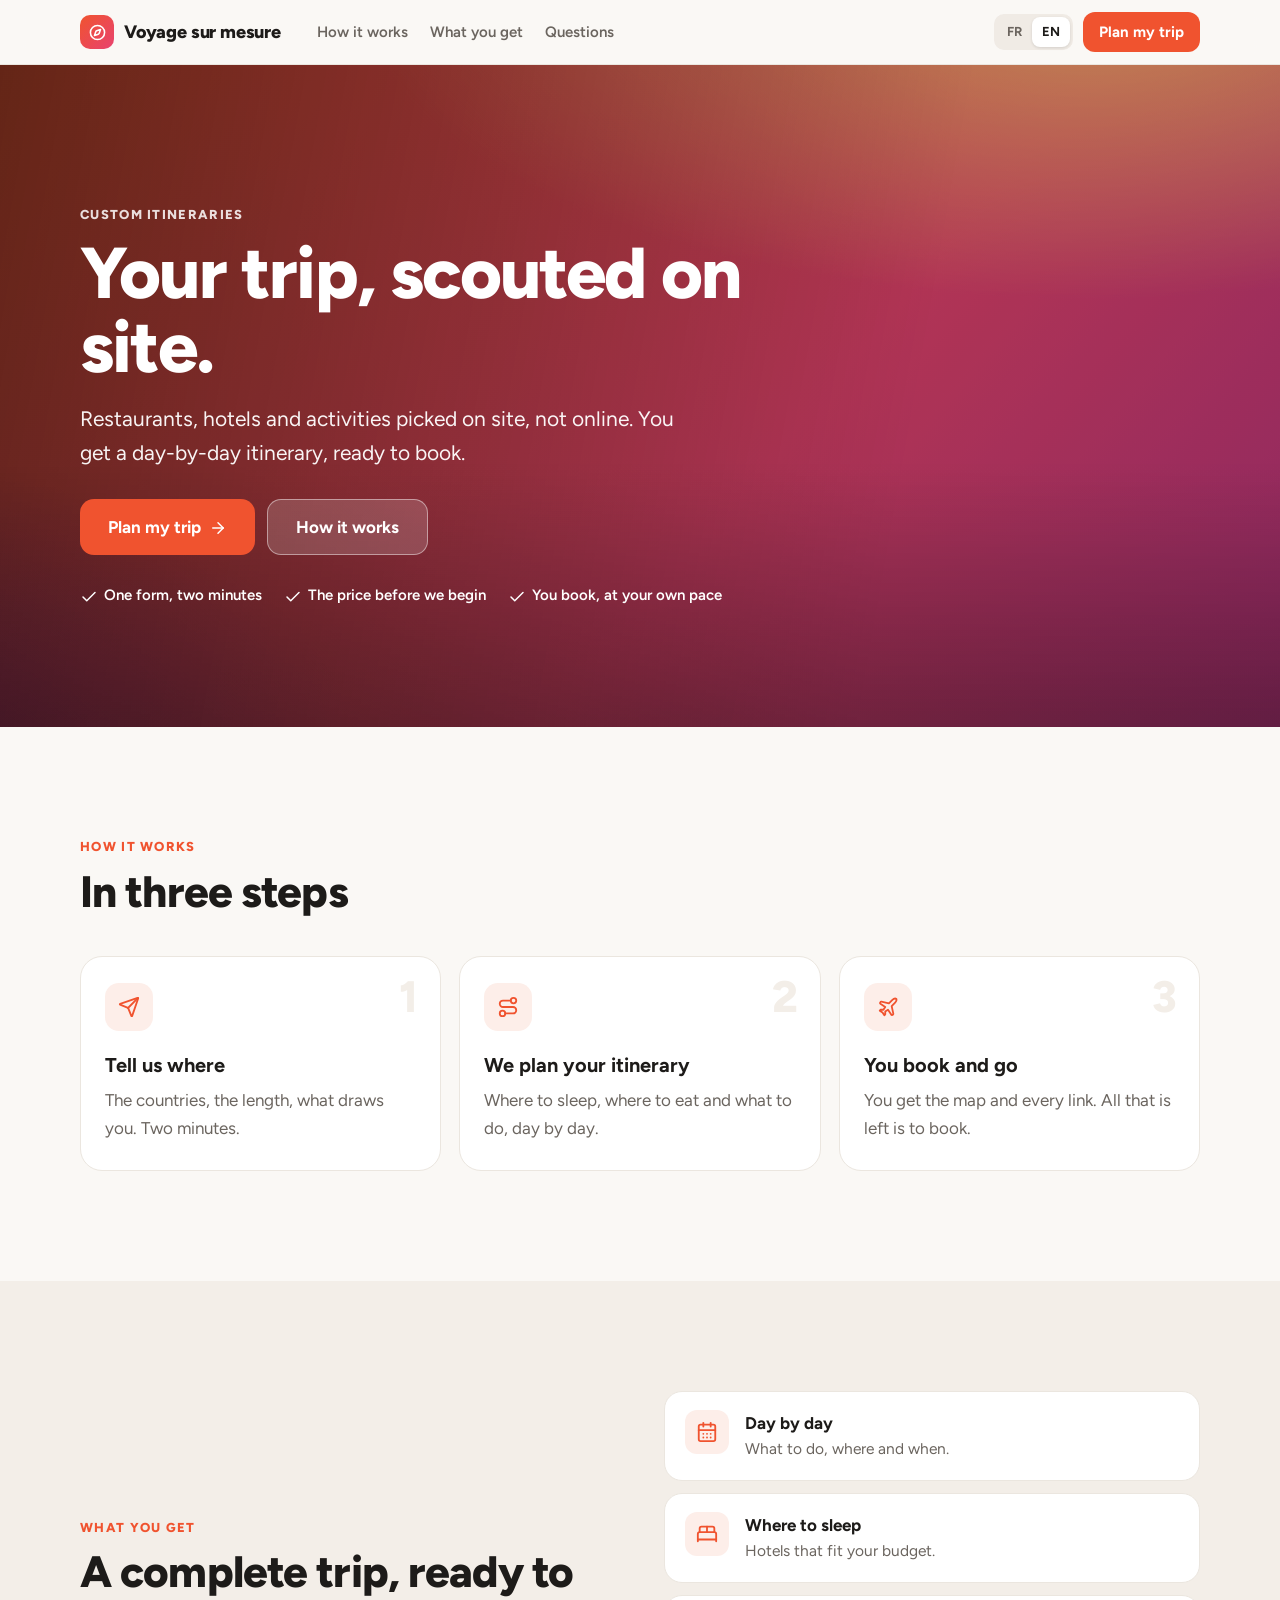
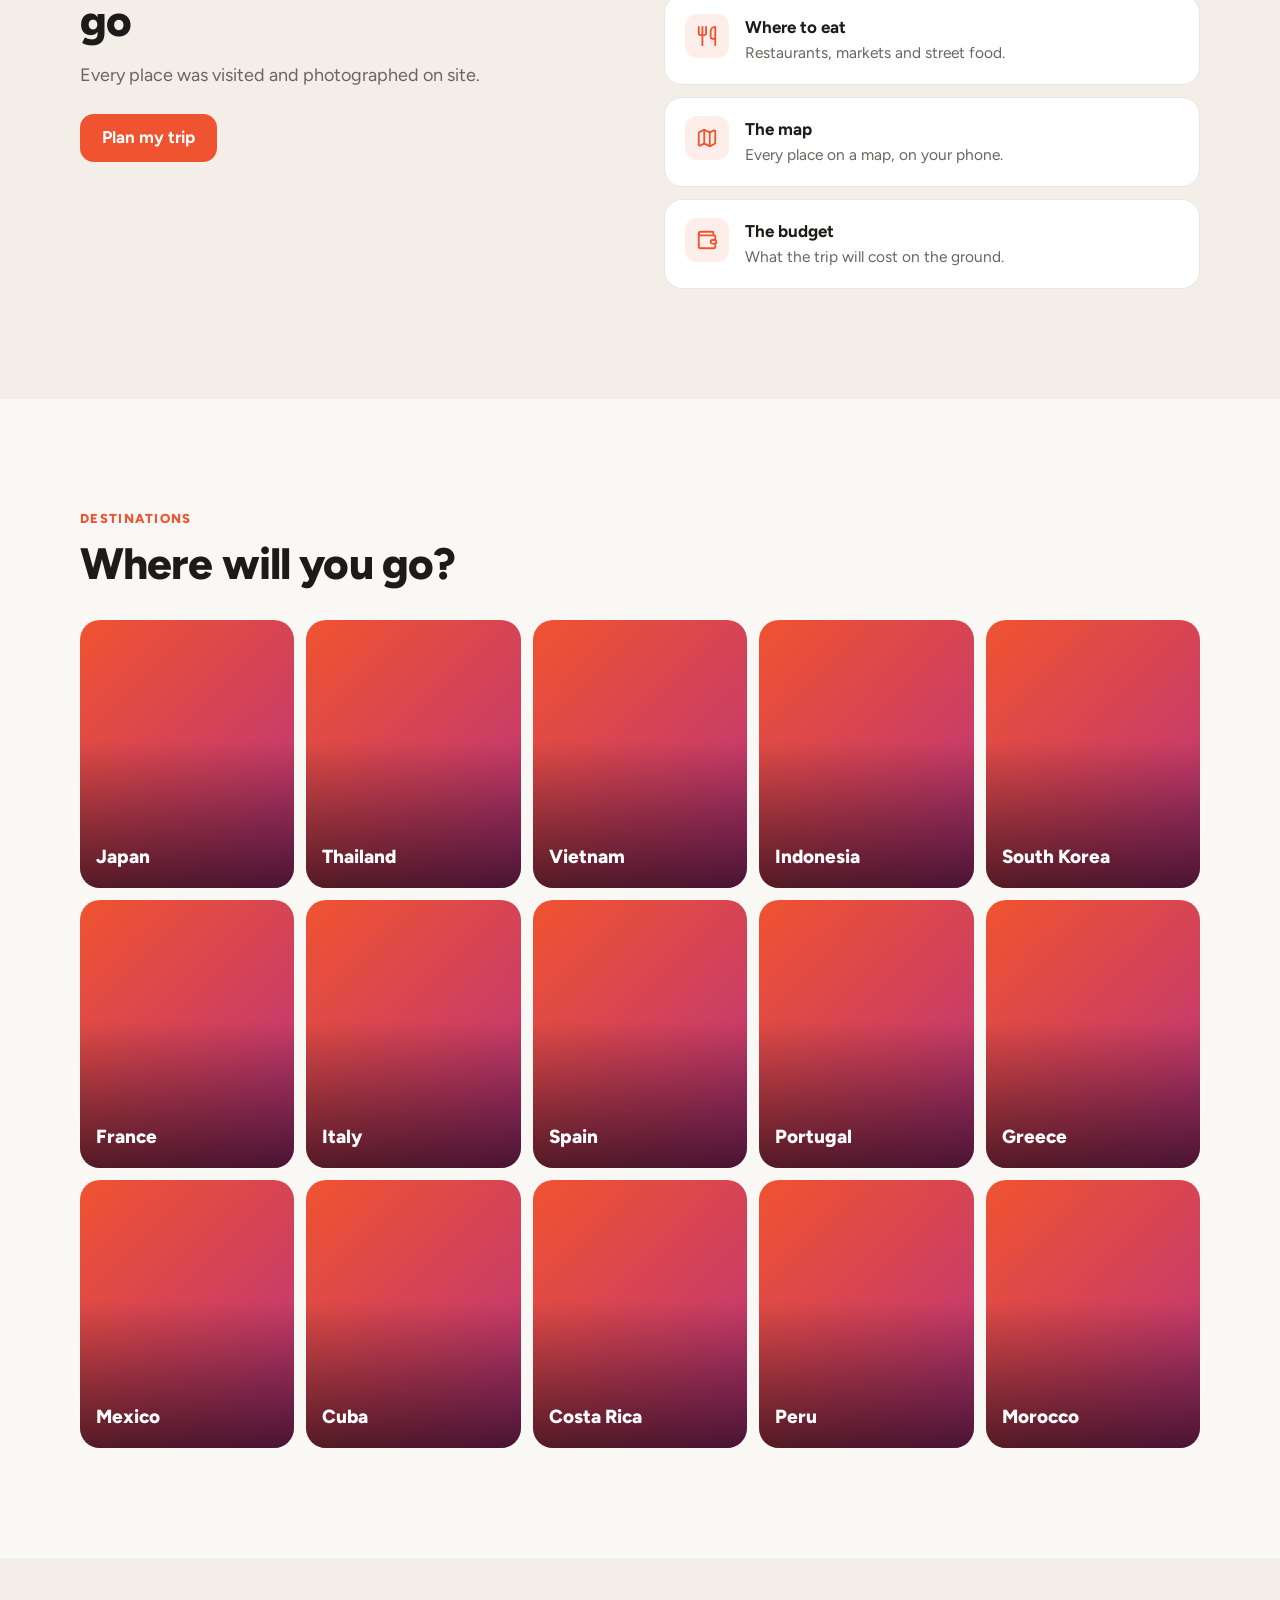
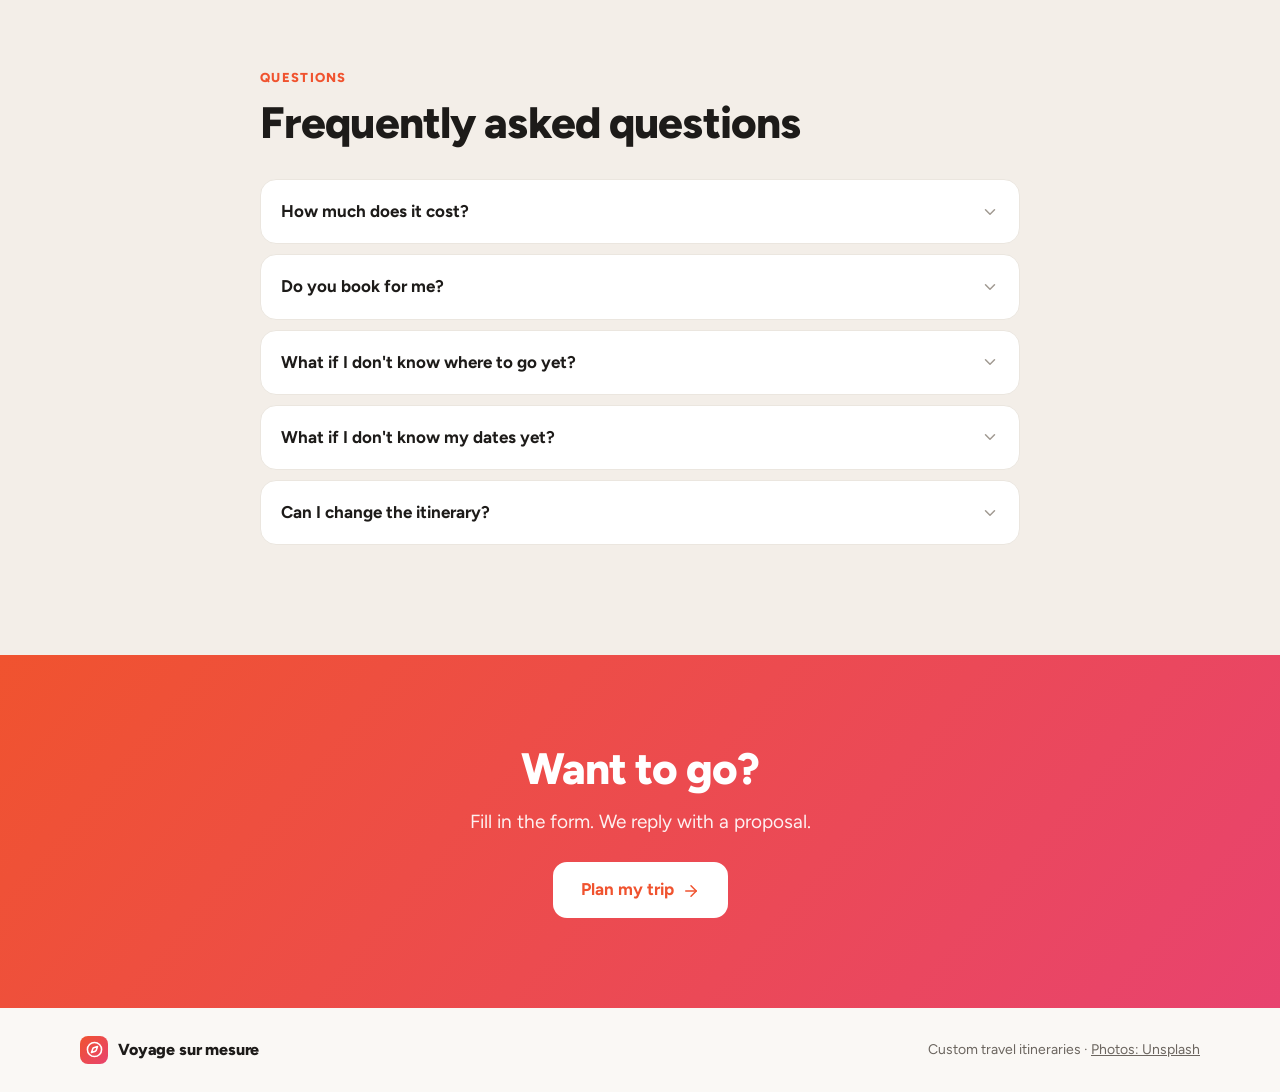
==== site/index.html @ b5cd982b "Appli plus pro : appui long, retour partout, Clients/Demandes, outils de voyage, formulaire public p" ====
<!doctype html>
<html lang="fr">
<head>
  <meta charset="utf-8">
  <meta name="viewport" content="width=device-width, initial-scale=1, viewport-fit=cover">
  <meta name="theme-color" content="#faf8f5">
  <title>Voyage sur mesure</title>
  <meta name="description" content="Des itinéraires de voyage jour par jour, préparés par des gens qui vivent sur place.">
  <link rel="icon" href="../icons/demande.svg" type="image/svg+xml">
  <link rel="preload" href="../fonts/figtree.woff2" as="font" type="font/woff2" crossorigin>
  <link rel="stylesheet" href="../css/site.css">
</head>
<body>
  <header class="nav">
    <div class="enveloppe nav-int">
      <a class="marque" href="#haut"><span class="marque-ico" data-ico="compass"></span><span data-marque></span></a>
      <nav class="nav-liens">
        <a href="#comment" data-t="navComment"></a>
        <a href="#recois" data-t="navRecois"></a>
        <a href="#faq" data-t="navFaq"></a>
      </nav>
      <div class="nav-droite">
        <div class="langue" role="group" aria-label="Langue / Language"><button data-langue="fr">FR</button><button data-langue="en">EN</button></div>
        <a class="bouton petit" data-demande><span class="long" data-t="cta"></span><span class="court" data-t="ctaCourt"></span></a>
      </div>
    </div>
  </header>

  <main id="haut">
    <!-- Couverture : les photos qui défilent sont dans js/photos.js (PHOTOS_FOND). -->
    <section class="couverture">
      <div class="fond-couverture" id="fond-couverture" aria-hidden="true"></div>
      <div class="enveloppe couv-int">
        <p class="surtitre" data-t="surtitre"></p>
        <h1 data-t="titre"></h1>
        <p class="sous-titre" data-t="sousTitre"></p>
        <div class="boutons">
          <a class="bouton grand" data-demande><span data-t="cta"></span><span data-ico="arrow-right"></span></a>
          <a class="bouton grand clair" href="#comment" data-t="voirComment"></a>
        </div>
        <ul class="rassure">
          <li><span data-ico="check"></span><span data-t="rassure1"></span></li>
          <li><span data-ico="check"></span><span data-t="rassure2"></span></li>
          <li><span data-ico="check"></span><span data-t="rassure3"></span></li>
        </ul>
      </div>
    </section>

    <section class="section" id="comment">
      <div class="enveloppe">
        <p class="surtitre" data-t="commentSur"></p>
        <h2 data-t="commentTitre"></h2>
        <ol class="etapes">
          <li><span class="num">1</span><span data-ico="send"></span><h3 data-t="e1t"></h3><p data-t="e1p"></p></li>
          <li><span class="num">2</span><span data-ico="route"></span><h3 data-t="e2t"></h3><p data-t="e2p"></p></li>
          <li><span class="num">3</span><span data-ico="plane"></span><h3 data-t="e3t"></h3><p data-t="e3p"></p></li>
        </ol>
      </div>
    </section>

    <section class="section douce" id="recois">
      <div class="enveloppe deux-col">
        <div>
          <p class="surtitre" data-t="recoisSur"></p>
          <h2 data-t="recoisTitre"></h2>
          <p class="texte" data-t="recoisTexte"></p>
          <a class="bouton" data-demande data-t="cta"></a>
        </div>
        <ul class="liste-recois">
          <li><span data-ico="calendar-days"></span><div><b data-t="r1t"></b><p data-t="r1p"></p></div></li>
          <li><span data-ico="bed-double"></span><div><b data-t="r2t"></b><p data-t="r2p"></p></div></li>
          <li><span data-ico="utensils"></span><div><b data-t="r3t"></b><p data-t="r3p"></p></div></li>
          <li><span data-ico="map"></span><div><b data-t="r4t"></b><p data-t="r4p"></p></div></li>
          <li><span data-ico="wallet"></span><div><b data-t="r5t"></b><p data-t="r5p"></p></div></li>
        </ul>
      </div>
    </section>

    <section class="section" id="destinations">
      <div class="enveloppe">
        <p class="surtitre" data-t="destSur"></p>
        <h2 data-t="destTitre"></h2>
        <div class="destinations" id="destinations-liste"></div>
      </div>
    </section>

    <!-- Plus tard : un espace pour une publicité ou un partenaire pourrait aller ici. -->

    <section class="section douce" id="faq">
      <div class="enveloppe etroit">
        <p class="surtitre" data-t="faqSur"></p>
        <h2 data-t="faqTitre"></h2>
        <div class="faq" id="faq-liste"></div>
      </div>
    </section>

    <section class="appel">
      <div class="enveloppe appel-int">
        <h2 data-t="appelTitre"></h2>
        <p data-t="appelTexte"></p>
        <a class="bouton grand blanc" data-demande><span data-t="cta"></span><span data-ico="arrow-right"></span></a>
      </div>
    </section>
  </main>

  <footer class="pied">
    <div class="enveloppe pied-int">
      <span class="marque"><span class="marque-ico" data-ico="compass"></span><span data-marque></span></span>
      <span><span data-t="pied"></span> · <a href="https://unsplash.com" target="_blank" rel="noopener" data-t="credits"></a></span>
    </div>
  </footer>
  <script type="module" src="../js/site.js"></script>
</body>
</html>
---- css/site.css ----
/* Site web public : clair, chaleureux, fait pour le cellulaire d'abord. */

@font-face {
  font-family: 'Figtree';
  src: url('../fonts/figtree.woff2') format('woff2');
  font-weight: 300 900;
  font-display: swap;
}

:root {
  --encre: #1d1b19;
  --doux: #6b655f;
  --pale: #a19a92;
  --ligne: #ebe6df;
  --fond: #faf8f5;
  --carte: #ffffff;
  --accent: #f0532f;
  --accent-fonce: #d8431f;
  --accent-fond: #fdeee9;
  color-scheme: light;
}

* { box-sizing: border-box; }
/* Pas de zoom en touchant deux fois, nulle part (le zoom à deux doigts reste possible). */
*, *::before, *::after { touch-action: manipulation; }

html { scroll-behavior: smooth; -webkit-text-size-adjust: 100%; }
body {
  margin: 0; background: var(--fond); color: var(--encre);
  font: 17px/1.6 'Figtree', system-ui, -apple-system, 'Segoe UI', sans-serif; -webkit-font-smoothing: antialiased;
}
h1, h2, h3, p { margin: 0; }
a { color: inherit; text-decoration: none; }
button { font: inherit; cursor: pointer; }
.ico { flex: none; display: inline-block; vertical-align: middle; }
.enveloppe { width: min(1120px, 100% - 32px); margin: 0 auto; }
.etroit { width: min(760px, 100% - 32px); }
section[id] { scroll-margin-top: 72px; }

/* Barre du haut */
.nav { position: sticky; top: 0; z-index: 10; background: rgba(250, 248, 245, .9); backdrop-filter: blur(12px); border-bottom: 1px solid var(--ligne); }
.nav-int { display: flex; align-items: center; gap: 20px; height: 64px; }
.marque { display: inline-flex; align-items: center; gap: 10px; font-weight: 800; font-size: 18px; letter-spacing: -.01em; }
.marque-ico { width: 34px; height: 34px; border-radius: 10px; display: grid; place-items: center; color: #fff; background: linear-gradient(135deg, #f0532f, #e8436f); }
.nav-liens { display: flex; gap: 22px; margin-left: 16px; font-weight: 600; font-size: 15px; color: var(--doux); }
.nav-liens a:hover { color: var(--encre); }
.nav-droite { margin-left: auto; display: flex; align-items: center; gap: 10px; }
.langue { display: flex; background: #f0ebe5; border-radius: 10px; padding: 3px; }
.langue button { border: 0; background: none; padding: 5px 10px; border-radius: 8px; font-weight: 700; font-size: 13px; color: var(--doux); }
.langue button.choisi { background: var(--carte); color: var(--encre); box-shadow: 0 1px 3px rgba(0, 0, 0, .12); }

/* Boutons */
.bouton {
  display: inline-flex; align-items: center; justify-content: center; gap: 8px; min-height: 48px; padding: 0 22px;
  border-radius: 14px; background: var(--accent); color: #fff; font-weight: 700; transition: background .15s, transform .15s;
}
.bouton:hover { background: var(--accent-fonce); }
.bouton.petit { min-height: 40px; padding: 0 16px; font-size: 15px; border-radius: 12px; }
.bouton.grand { min-height: 56px; padding: 0 28px; font-size: 17px; }
.bouton.clair { background: rgba(255, 255, 255, .16); border: 1px solid rgba(255, 255, 255, .45); }
.bouton.clair:hover { background: rgba(255, 255, 255, .26); }
.bouton.blanc { background: #fff; color: var(--accent); }
.bouton.blanc:hover { background: #fff3ef; }
.bouton .court { display: none; }
@media (max-width: 480px) { .nav .bouton .long { display: none; } .nav .bouton .court { display: inline; } }

/* Couverture : un dégradé chaud en attendant les photos (variable --photo) */
.couverture {
  position: relative; color: #fff; overflow: hidden; isolation: isolate;
  background:
    radial-gradient(1200px 500px at 85% -10%, #ffb36b 0%, transparent 60%),
    radial-gradient(900px 600px at -10% 110%, #c13584 0%, transparent 55%),
    linear-gradient(130deg, #f0532f, #e8436f 60%, #b83280);
}
.fond-couverture { position: absolute; inset: 0; z-index: -1; }
.fond-couverture::after { content: ''; position: absolute; inset: 0; background: linear-gradient(100deg, rgba(15, 10, 8, .62), rgba(15, 10, 8, .25) 70%), linear-gradient(180deg, transparent 60%, rgba(15, 10, 8, .35)); }
.fond-img {
  position: absolute; inset: 0; background: center / cover no-repeat; opacity: 0;
  transition: opacity 2s cubic-bezier(.4, 0, .2, 1); will-change: opacity, transform; backface-visibility: hidden;
}
/* La photo qui part reste en dessous (et continue son zoom) pendant que la nouvelle apparaît : aucun saut. */
.fond-img.visible, .fond-img.sortie { animation: zoom-lent 9s linear forwards; }
.fond-img.visible { opacity: 1; z-index: 1; }
.fond-img.sortie { opacity: 1; z-index: 0; transition: none; }
.fond-couverture::after { z-index: 2; }
@keyframes zoom-lent { from { transform: scale(1.02); } to { transform: scale(1.1); } }
@media (prefers-reduced-motion: reduce) { .fond-img.visible, .fond-img.sortie { animation: none; } }
.couv-int { padding: clamp(72px, 12vw, 140px) 0 clamp(64px, 10vw, 120px); max-width: 760px; margin-left: max(16px, (100% - 1120px) / 2); }
.surtitre { font-size: 13px; font-weight: 800; letter-spacing: .1em; text-transform: uppercase; color: var(--accent); margin-bottom: 10px; }
.couverture .surtitre { color: rgba(255, 255, 255, .85); }
.couverture h1 { font-size: clamp(40px, 7vw, 72px); line-height: 1.03; font-weight: 800; letter-spacing: -.025em; }
.sous-titre { font-size: clamp(18px, 2.2vw, 21px); margin-top: 18px; max-width: 600px; opacity: .95; }
.boutons { display: flex; flex-wrap: wrap; gap: 12px; margin-top: 30px; }
.rassure { list-style: none; padding: 0; margin: 28px 0 0; display: flex; flex-wrap: wrap; gap: 8px 22px; font-weight: 600; font-size: 15px; }
.rassure li { display: inline-flex; align-items: center; gap: 6px; }

/* Sections */
.section { padding: clamp(64px, 9vw, 110px) 0; }
.section.douce { background: #f3eee8; }
.section h2, .appel h2 { font-size: clamp(30px, 4.4vw, 44px); line-height: 1.1; font-weight: 800; letter-spacing: -.02em; max-width: 700px; }
.texte { color: var(--doux); margin: 16px 0 24px; max-width: 520px; font-size: 18px; }

.etapes { list-style: none; padding: 0; margin: 40px 0 0; display: grid; grid-template-columns: repeat(3, 1fr); gap: 18px; }
.etapes li { position: relative; background: var(--carte); border: 1px solid var(--ligne); border-radius: 22px; padding: 26px 24px 28px; }
.etapes .num { position: absolute; top: 18px; right: 22px; font-size: 44px; font-weight: 800; color: #f3eee8; line-height: 1; }
.etapes li > [data-ico] { width: 48px; height: 48px; border-radius: 14px; display: grid; place-items: center; background: var(--accent-fond); color: var(--accent); margin-bottom: 18px; }
.etapes h3 { font-size: 20px; margin-bottom: 6px; }
.etapes p { color: var(--doux); }

.deux-col { display: grid; grid-template-columns: 1fr 1fr; gap: 48px; align-items: center; }
.liste-recois { list-style: none; padding: 0; margin: 0; display: grid; gap: 12px; }
.liste-recois li { display: flex; gap: 16px; align-items: flex-start; background: var(--carte); border-radius: 18px; padding: 18px 20px; border: 1px solid var(--ligne); }
.liste-recois li > [data-ico] { width: 44px; height: 44px; flex: none; border-radius: 12px; display: grid; place-items: center; background: var(--accent-fond); color: var(--accent); }
.liste-recois b { font-size: 17px; }
.liste-recois p { color: var(--doux); font-size: 15.5px; }

.destinations { display: grid; grid-template-columns: repeat(auto-fill, minmax(190px, 1fr)); gap: 12px; margin-top: 32px; }
.destination {
  --photo: none;
  position: relative; aspect-ratio: 4 / 5; border-radius: 20px; overflow: hidden; display: flex; align-items: flex-end;
  padding: 16px; color: #fff; font-weight: 800; font-size: 19px;
  background: var(--photo) center / cover no-repeat, linear-gradient(135deg, #f0532f, #b83280);
}
.destination::before { content: ''; position: absolute; inset: 0; background: linear-gradient(180deg, transparent 45%, rgba(0, 0, 0, .6)); transition: background .2s; }
.destination span { position: relative; }
.destination { transition: transform .25s; }
.destination:hover { transform: translateY(-3px); }
@media (max-width: 480px) { .destinations { grid-template-columns: repeat(2, 1fr); gap: 10px; } .destination { font-size: 17px; } }

.faq { margin-top: 32px; display: grid; gap: 10px; }
.faq details { background: var(--carte); border: 1px solid var(--ligne); border-radius: 16px; padding: 0 20px; }
.faq summary { display: flex; align-items: center; justify-content: space-between; gap: 12px; padding: 18px 0; font-weight: 700; cursor: pointer; list-style: none; }
.faq summary::-webkit-details-marker { display: none; }
.faq summary .ico { color: var(--pale); transition: transform .2s; }
.faq details[open] summary .ico { transform: rotate(180deg); }
.faq details p { color: var(--doux); padding-bottom: 18px; }

.appel { background: linear-gradient(130deg, #f0532f, #e8436f); color: #fff; }
.appel-int { padding: clamp(56px, 8vw, 90px) 0; text-align: center; display: grid; justify-items: center; gap: 14px; }
.appel p { font-size: 19px; opacity: .92; margin-bottom: 10px; }

.pied { padding: 28px 0 calc(28px + env(safe-area-inset-bottom)); color: var(--doux); font-size: 14px; }
.pied a { text-decoration: underline; }
.pied-int { display: flex; align-items: center; justify-content: space-between; gap: 16px; flex-wrap: wrap; }
.pied .marque { font-size: 16px; color: var(--encre); }
.pied .marque-ico { width: 28px; height: 28px; border-radius: 8px; }

@media (max-width: 860px) {
  .nav-liens { display: none; }
  .etapes, .deux-col { grid-template-columns: 1fr; }
  .deux-col { gap: 28px; }
}
@media (max-width: 480px) {
  .nav-int { gap: 10px; }
  .marque { font-size: 16px; }
  .marque > span:last-child { max-width: 120px; line-height: 1.1; }
  .bouton.petit { padding: 0 12px; font-size: 14px; }
  .boutons .bouton { width: 100%; }
}

/* ---------- Page « Devenir contributeur » ---------- */
.bande-chiffres { background: var(--carte); border-bottom: 1px solid var(--ligne); }
.chiffres-int { display: grid; grid-template-columns: repeat(4, 1fr); gap: 0; }
.chiffres-int > div { padding: 26px 22px; border-left: 1px solid var(--ligne); display: flex; flex-direction: column; gap: 2px; }
.chiffres-int > div:first-child { border-left: 0; padding-left: 0; }
.chiffres-int b { font-size: 32px; font-weight: 800; letter-spacing: -.02em; color: var(--accent); line-height: 1.1; }
.chiffres-int span { color: var(--doux); font-size: 15px; line-height: 1.4; }
.etapes-4 { grid-template-columns: repeat(4, 1fr); }
.gains { display: grid; grid-template-columns: repeat(4, 1fr); gap: 16px; margin-top: 8px; }
.gain { background: var(--carte); border: 1px solid var(--ligne); border-radius: 22px; padding: 26px 22px; display: flex; flex-direction: column; gap: 4px; }
.gain.hi { background: var(--encre); color: #fff; border-color: var(--encre); }
.gain-ico { width: 46px; height: 46px; border-radius: 14px; display: grid; place-items: center; background: var(--accent-fond); color: var(--accent); margin-bottom: 14px; }
.gain.hi .gain-ico { background: rgba(255, 255, 255, .12); color: #fff; }
.gain b { font-size: 30px; font-weight: 800; letter-spacing: -.02em; line-height: 1.1; }
.gain small { font-size: 15px; font-weight: 700; color: var(--accent); }
.gain.hi small { color: #ffb39f; }
.gain p { color: var(--doux); font-size: 15px; margin-top: 8px; }
.gain.hi p { color: rgba(255, 255, 255, .75); }
.cat-ico { width: 44px; height: 44px; flex: none; border-radius: 12px; display: grid; place-items: center; background: var(--accent-fond); color: var(--accent); }
.section.sombre { background: #1d1b19; color: #fff; }
.section.sombre .surtitre { color: #ff9b80; }
.section.sombre .texte { color: rgba(255, 255, 255, .72); }
.regles-qualite { list-style: none; margin: 0; padding: 0; display: grid; grid-template-columns: 1fr 1fr; gap: 14px; }
.regles-qualite li { display: flex; flex-direction: column; gap: 10px; padding: 22px; border-radius: 18px; background: rgba(255, 255, 255, .06); border: 1px solid rgba(255, 255, 255, .1); }
.regles-qualite li > span { width: 42px; height: 42px; border-radius: 12px; display: grid; place-items: center; background: rgba(240, 83, 47, .18); color: #ff9b80; }
.regles-qualite b { font-size: 17px; }
.regles-qualite p { color: rgba(255, 255, 255, .7); font-size: 15px; margin-top: 2px; }
.inscription { display: grid; grid-template-columns: 1fr 1.1fr; gap: 56px; align-items: start; }
.inscription-texte { position: sticky; top: 100px; }
.rassure-liste { list-style: none; padding: 0; margin: 0; display: grid; gap: 12px; font-weight: 600; }
.rassure-liste li { display: flex; align-items: center; gap: 10px; }
.rassure-liste .ico { color: var(--accent); }
.carte-form { background: var(--carte); border: 1px solid var(--ligne); border-radius: 24px; padding: clamp(22px, 4vw, 34px); box-shadow: 0 24px 60px rgba(29, 27, 25, .08); display: flex; flex-direction: column; gap: 18px; }
.carte-form h3 { font-size: 22px; }
.grille-form { display: grid; grid-template-columns: 1fr 1fr; gap: 14px; }
.grille-form .plein { grid-column: 1 / -1; }
.champ-s { display: flex; flex-direction: column; gap: 6px; font-weight: 600; font-size: 14.5px; }
.champ-s small { font-weight: 500; color: var(--pale); }
.champ-s input, .champ-s select, .champ-s textarea {
  width: 100%; font: inherit; font-weight: 500; font-size: 16px; padding: 12px 14px; border-radius: 12px;
  border: 1px solid #ddd6cd; background: #fdfcfa; color: var(--encre); outline: none; transition: border-color .15s, box-shadow .15s;
}
.champ-s input:focus, .champ-s select:focus, .champ-s textarea:focus { border-color: var(--accent); box-shadow: 0 0 0 3px rgba(240, 83, 47, .15); background: #fff; }
.champ-s textarea { resize: vertical; }
.case-s { display: flex; align-items: flex-start; gap: 10px; font-size: 14.5px; color: var(--doux); cursor: pointer; }
.case-s input { margin-top: 4px; width: 18px; height: 18px; accent-color: var(--accent); flex: none; }
.bouton.plein { width: 100%; }
.deja { text-align: center; color: var(--doux); font-size: 15px; }
.deja a { color: var(--accent); font-weight: 700; }
.erreur-champ, .erreur-envoi { color: #b42318; font-weight: 600; font-size: 15px; }
.erreur-envoi { background: #fdecea; padding: 10px 14px; border-radius: 12px; }
.merci-insc { display: flex; flex-direction: column; align-items: center; text-align: center; gap: 12px; padding: 40px 10px; }
.merci-ico { width: 64px; height: 64px; border-radius: 50%; display: grid; place-items: center; background: var(--accent-fond); color: var(--accent); }
.merci-insc p { color: var(--doux); max-width: 420px; }
@media (max-width: 960px) {
  .gains, .etapes-4 { grid-template-columns: 1fr 1fr; }
  .inscription { grid-template-columns: 1fr; gap: 28px; }
  .inscription-texte { position: static; }
}
@media (max-width: 640px) {
  .chiffres-int { grid-template-columns: 1fr 1fr; }
  .chiffres-int > div { padding: 18px 12px; border-left: 0; border-top: 1px solid var(--ligne); }
  .chiffres-int > div:nth-child(-n+2) { border-top: 0; }
  .chiffres-int > div:first-child, .chiffres-int > div:nth-child(3) { padding-left: 0; }
  .gains, .etapes-4, .regles-qualite, .grille-form { grid-template-columns: 1fr; }
}

/* Sur téléphone : pas de sélection de texte en appuyant longtemps sur un bouton ou une carte. */
a, button, .carte, img { -webkit-user-select: none; user-select: none; -webkit-touch-callout: none; -webkit-tap-highlight-color: transparent; }
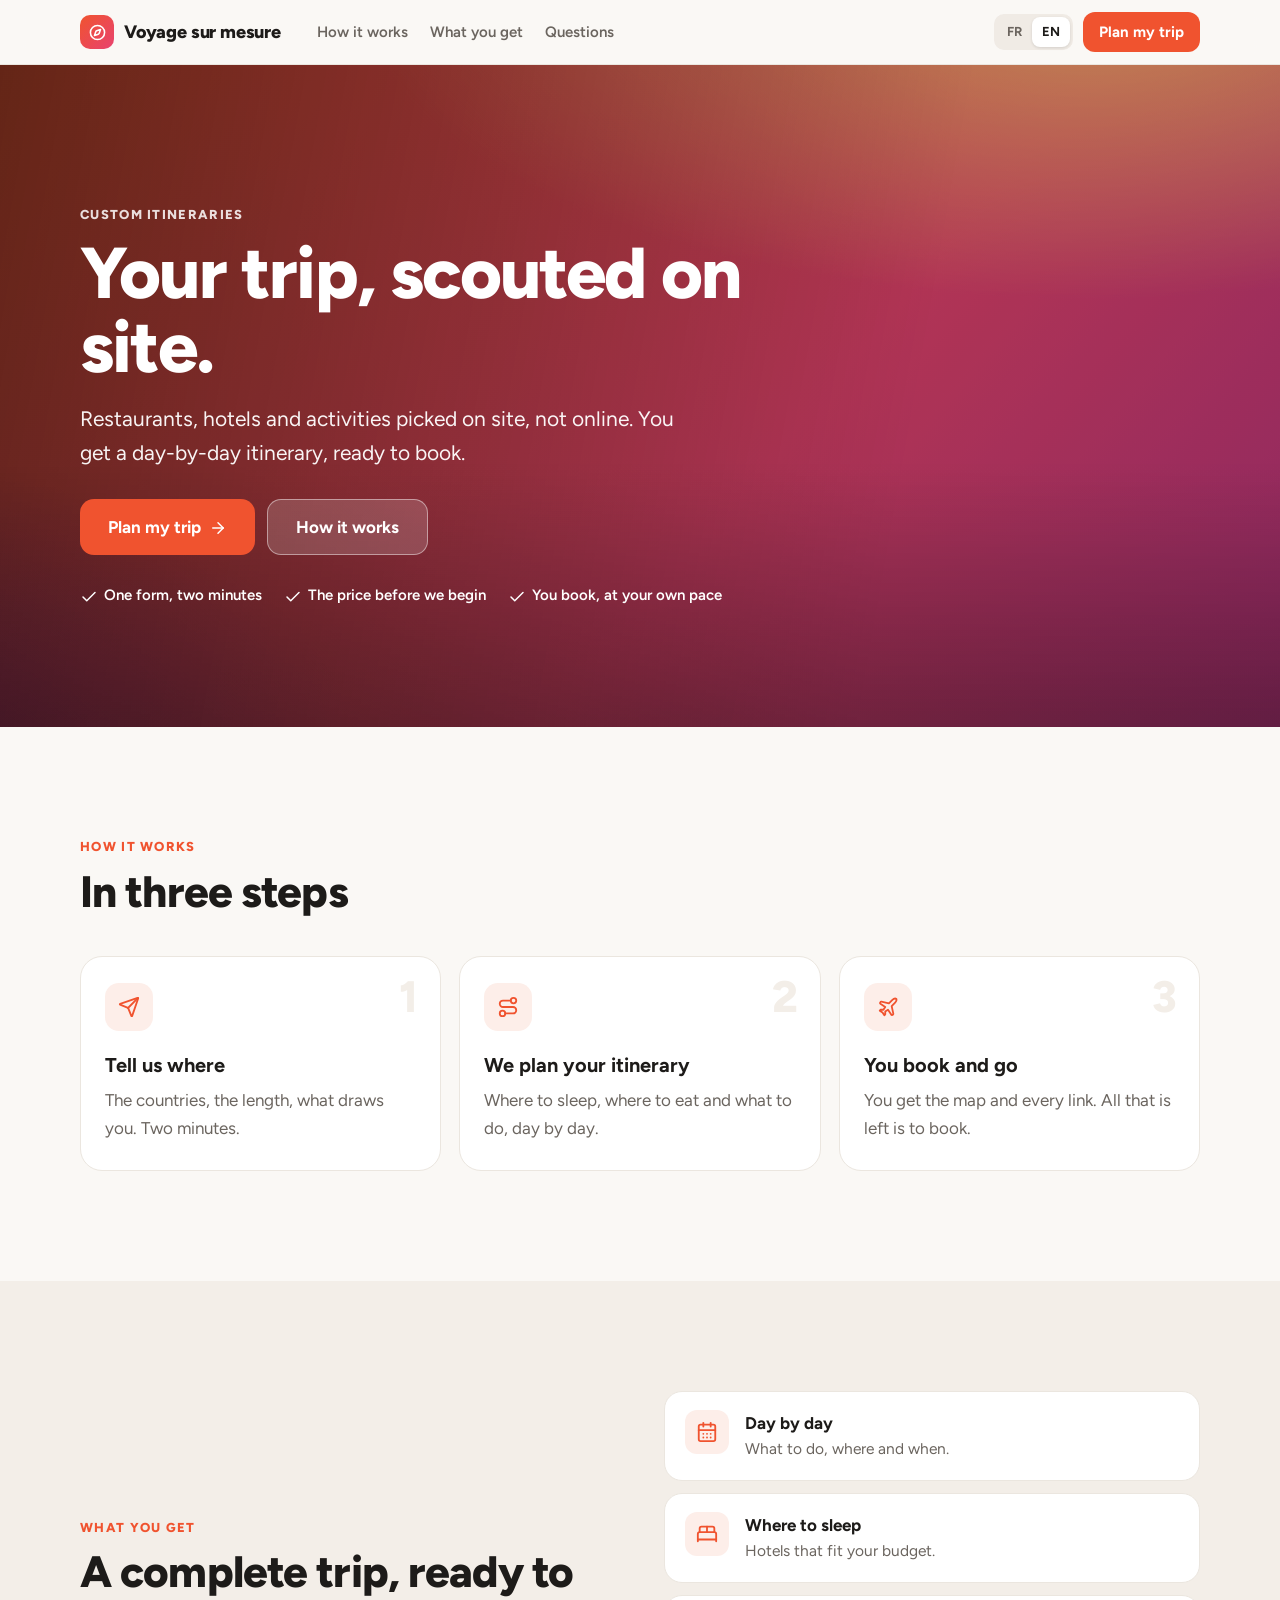
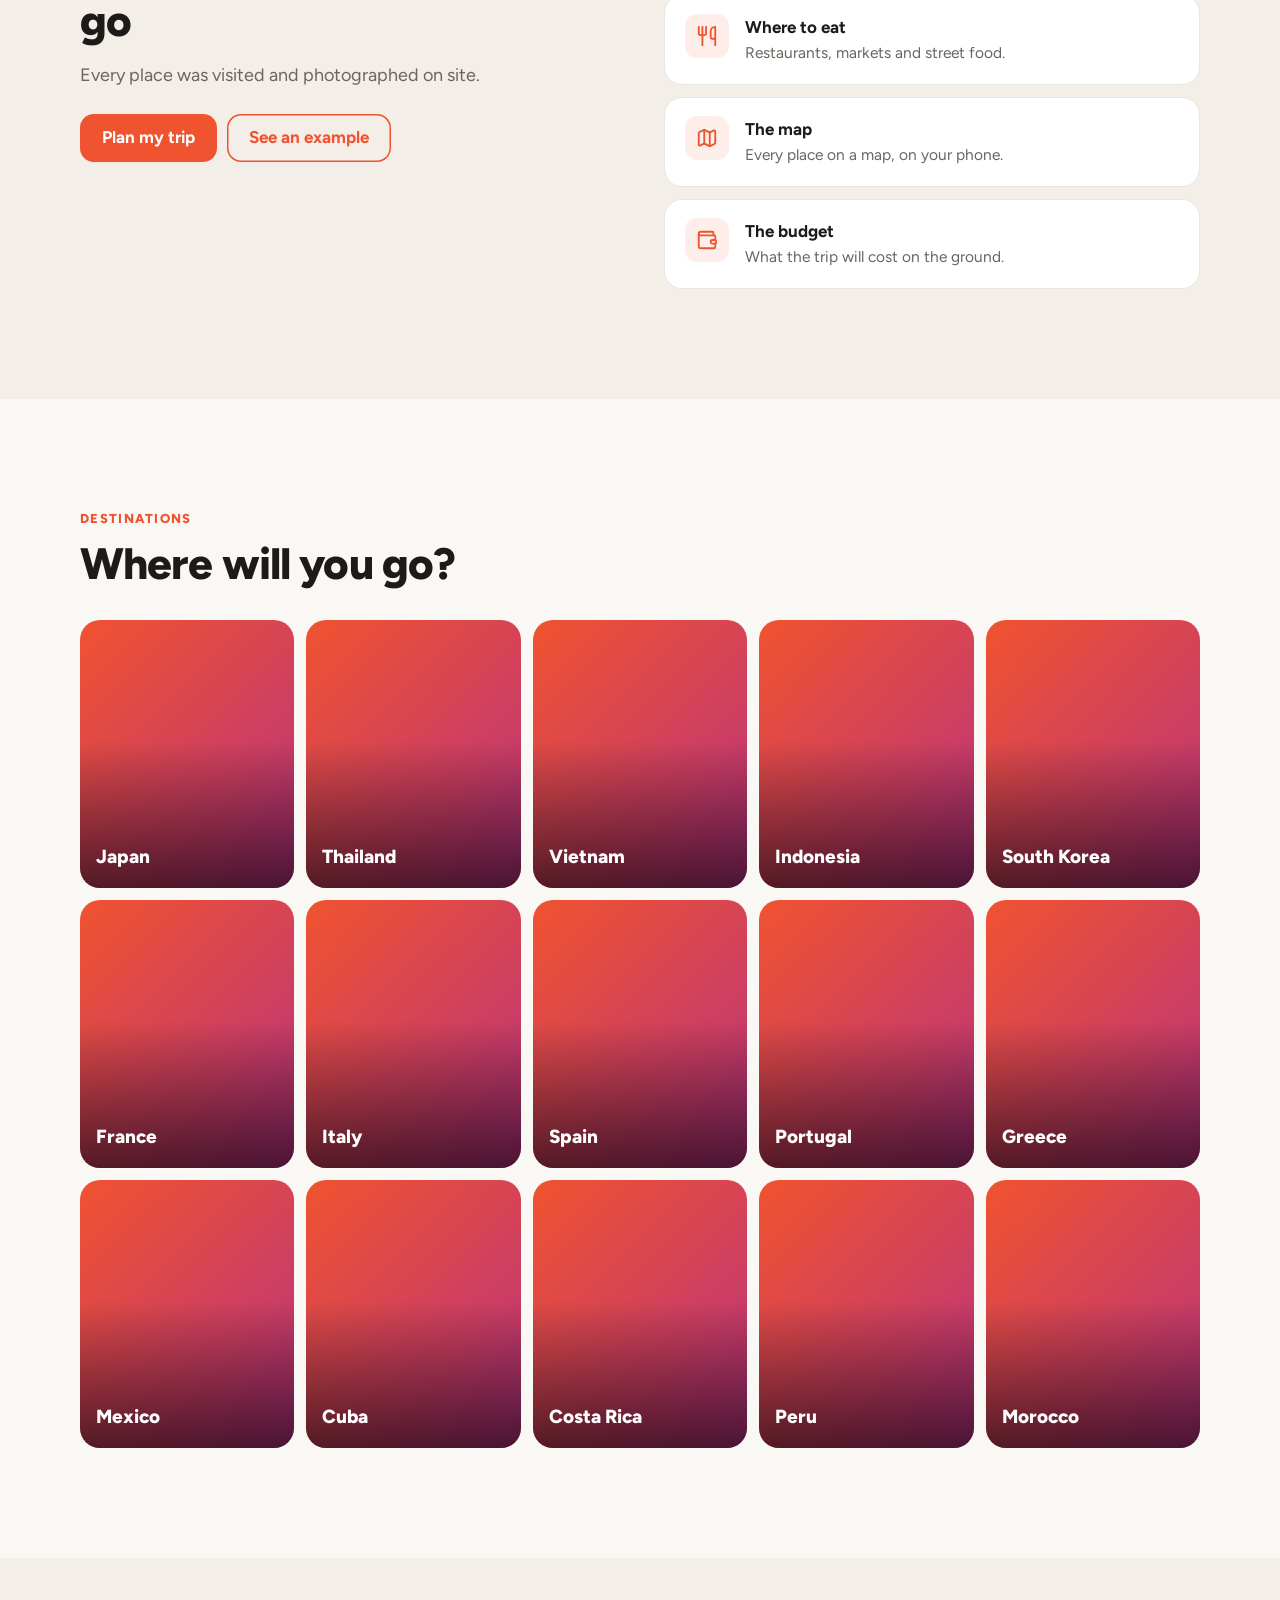
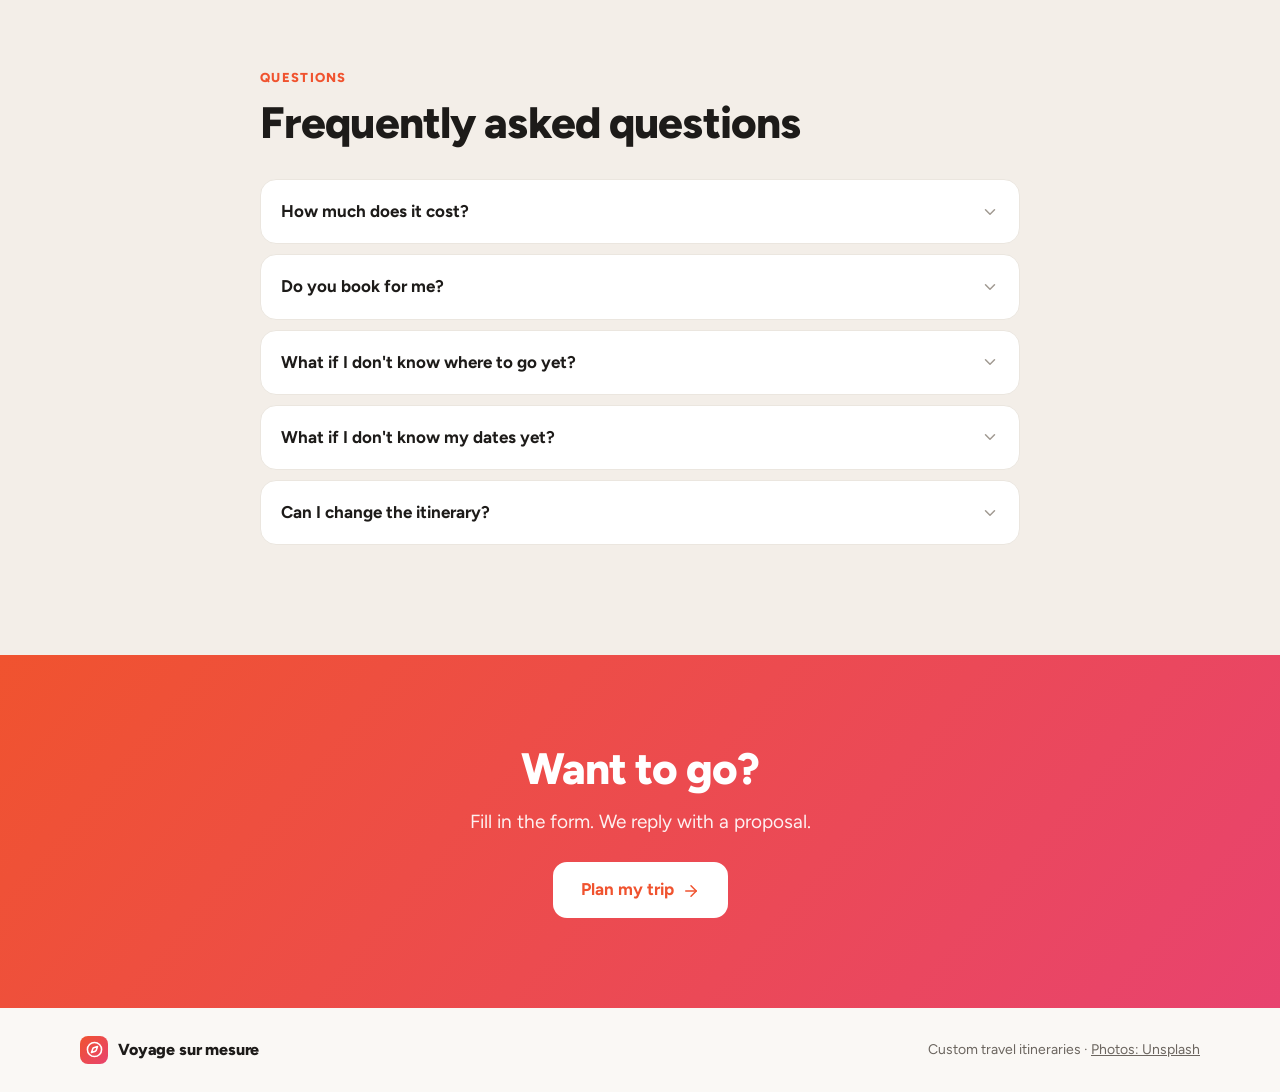
==== commit e76c6026: "Éclaireurs, relances, source des demandes, rentabilité, exemple sur le site - Studio, page et appli " ====
--- a/site/index.html
+++ b/site/index.html
@@ -5,7 +5,14 @@
   <meta name="viewport" content="width=device-width, initial-scale=1, viewport-fit=cover">
   <meta name="theme-color" content="#faf8f5">
   <title>Voyage sur mesure</title>
-  <meta name="description" content="Des itinéraires de voyage jour par jour, préparés par des gens qui vivent sur place.">
+  <meta name="description" content="Votre voyage, repéré sur place. Des restos, des hôtels et des activités choisis sur place, dans un itinéraire jour par jour prêt à réserver.">
+  <meta property="og:type" content="website">
+  <meta property="og:title" content="Voyage sur mesure">
+  <meta property="og:description" content="Votre voyage, repéré sur place. Un itinéraire jour par jour, prêt à réserver.">
+  <meta property="og:image" content="https://raphaelstlaurent67-svg.github.io/Appli-voyage/icons/apercu-demande.jpg">
+  <meta property="og:image:width" content="1200">
+  <meta property="og:image:height" content="630">
+  <meta name="twitter:card" content="summary_large_image">
   <link rel="icon" href="../icons/demande.svg" type="image/svg+xml">
   <link rel="preload" href="../fonts/figtree.woff2" as="font" type="font/woff2" crossorigin>
   <link rel="stylesheet" href="../css/site.css">
@@ -64,7 +71,7 @@
           <p class="surtitre" data-t="recoisSur"></p>
           <h2 data-t="recoisTitre"></h2>
           <p class="texte" data-t="recoisTexte"></p>
-          <a class="bouton" data-demande data-t="cta"></a>
+          <div class="boutons-recois"><a class="bouton" data-demande data-t="cta"></a><a class="bouton contour" href="../carnet.html?demo" data-t="voirExemple"></a></div>
         </div>
         <ul class="liste-recois">
           <li><span data-ico="calendar-days"></span><div><b data-t="r1t"></b><p data-t="r1p"></p></div></li>
--- a/css/site.css
+++ b/css/site.css
@@ -125,7 +125,7 @@
 .destination span { position: relative; }
 .destination { transition: transform .25s; }
 .destination:hover { transform: translateY(-3px); }
-@media (max-width: 480px) { .destinations { grid-template-columns: repeat(2, 1fr); gap: 10px; } .destination { font-size: 17px; } }
+@media (max-width: 480px) { .destinations { grid-template-columns: repeat(2, 1fr); gap: 10px; } .destination { font-size: 17px; } .destination:last-child:nth-child(odd) { grid-column: span 2; aspect-ratio: auto; min-height: 140px; } }
 
 .faq { margin-top: 32px; display: grid; gap: 10px; }
 .faq details { background: var(--carte); border: 1px solid var(--ligne); border-radius: 16px; padding: 0 20px; }
@@ -227,3 +227,8 @@
 
 /* Sur téléphone : pas de sélection de texte en appuyant longtemps sur un bouton ou une carte. */
 a, button, .carte, img { -webkit-user-select: none; user-select: none; -webkit-touch-callout: none; -webkit-tap-highlight-color: transparent; }
+
+/* Voir un exemple de voyage */
+.boutons-recois { display: flex; flex-wrap: wrap; gap: 10px; }
+.bouton.contour { background: transparent; color: var(--accent); box-shadow: inset 0 0 0 1.5px var(--accent); }
+.bouton.contour:hover { background: rgba(0, 0, 0, .04); }
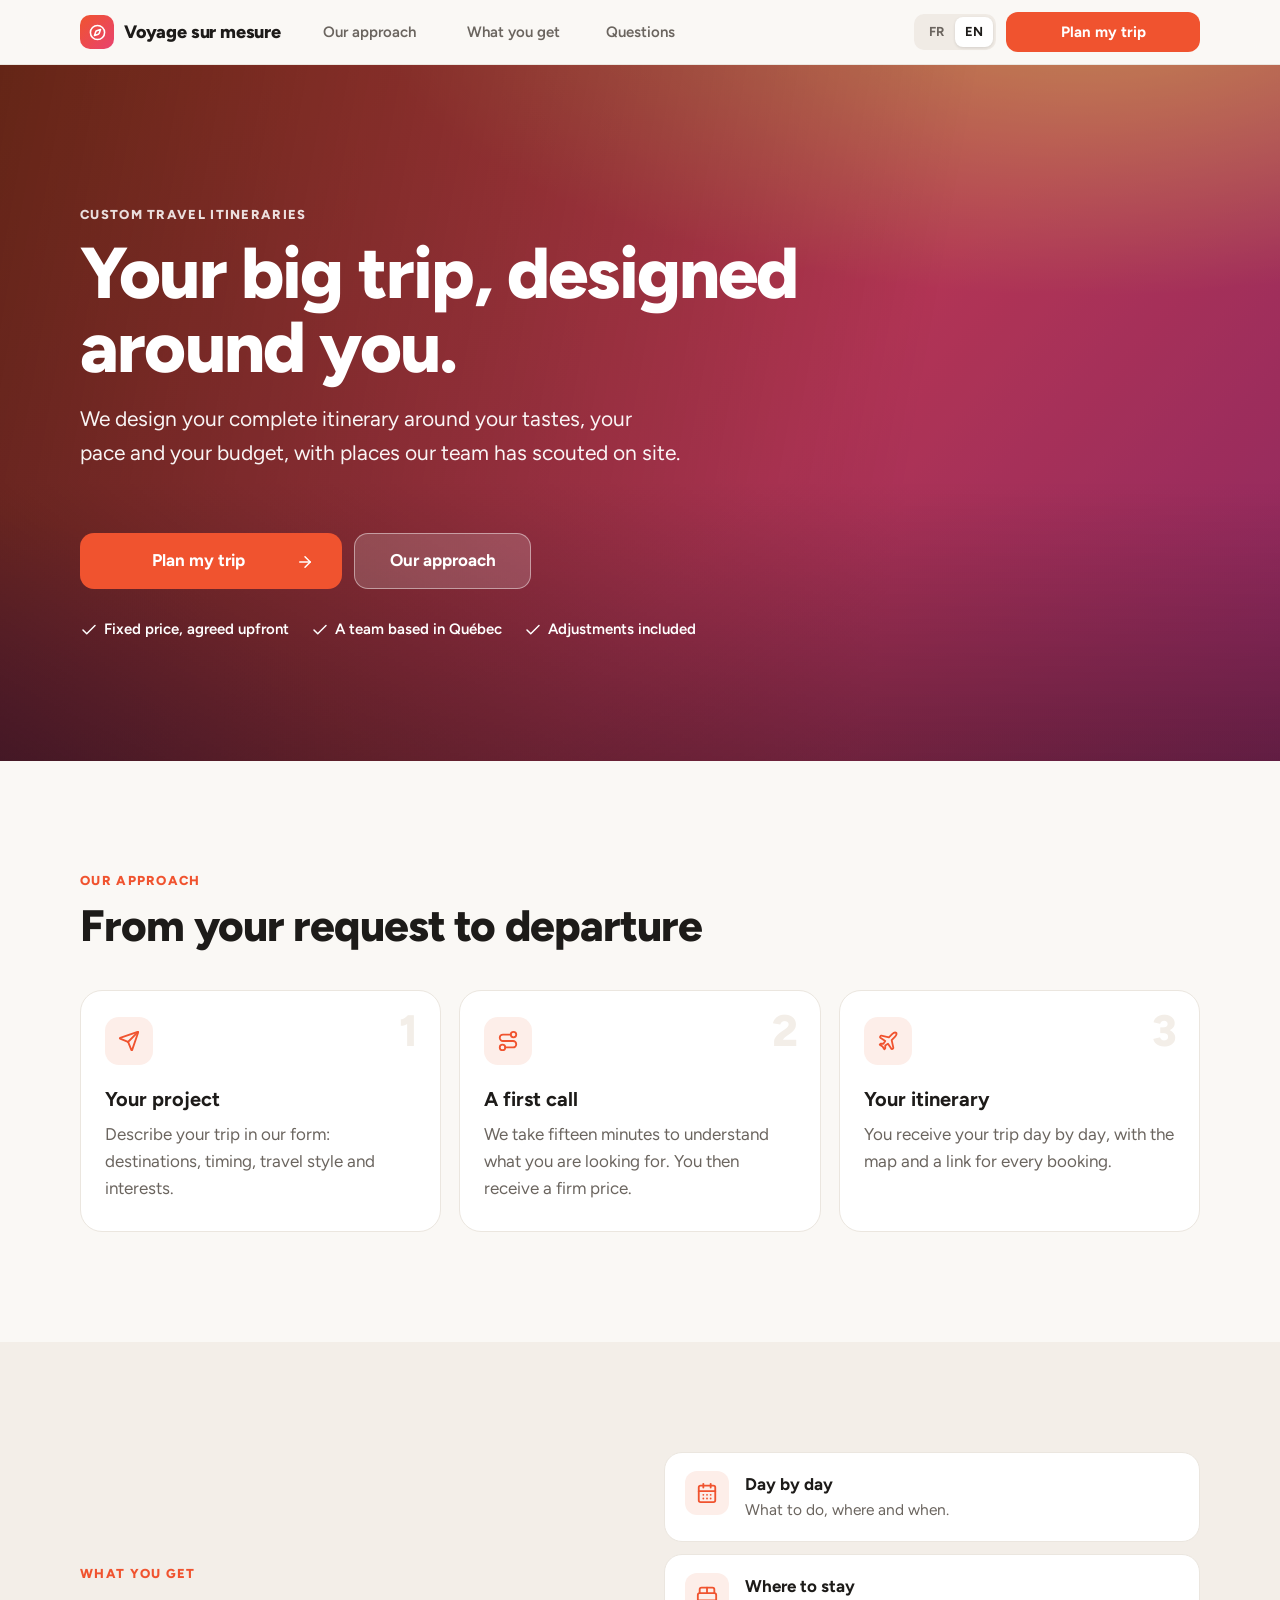
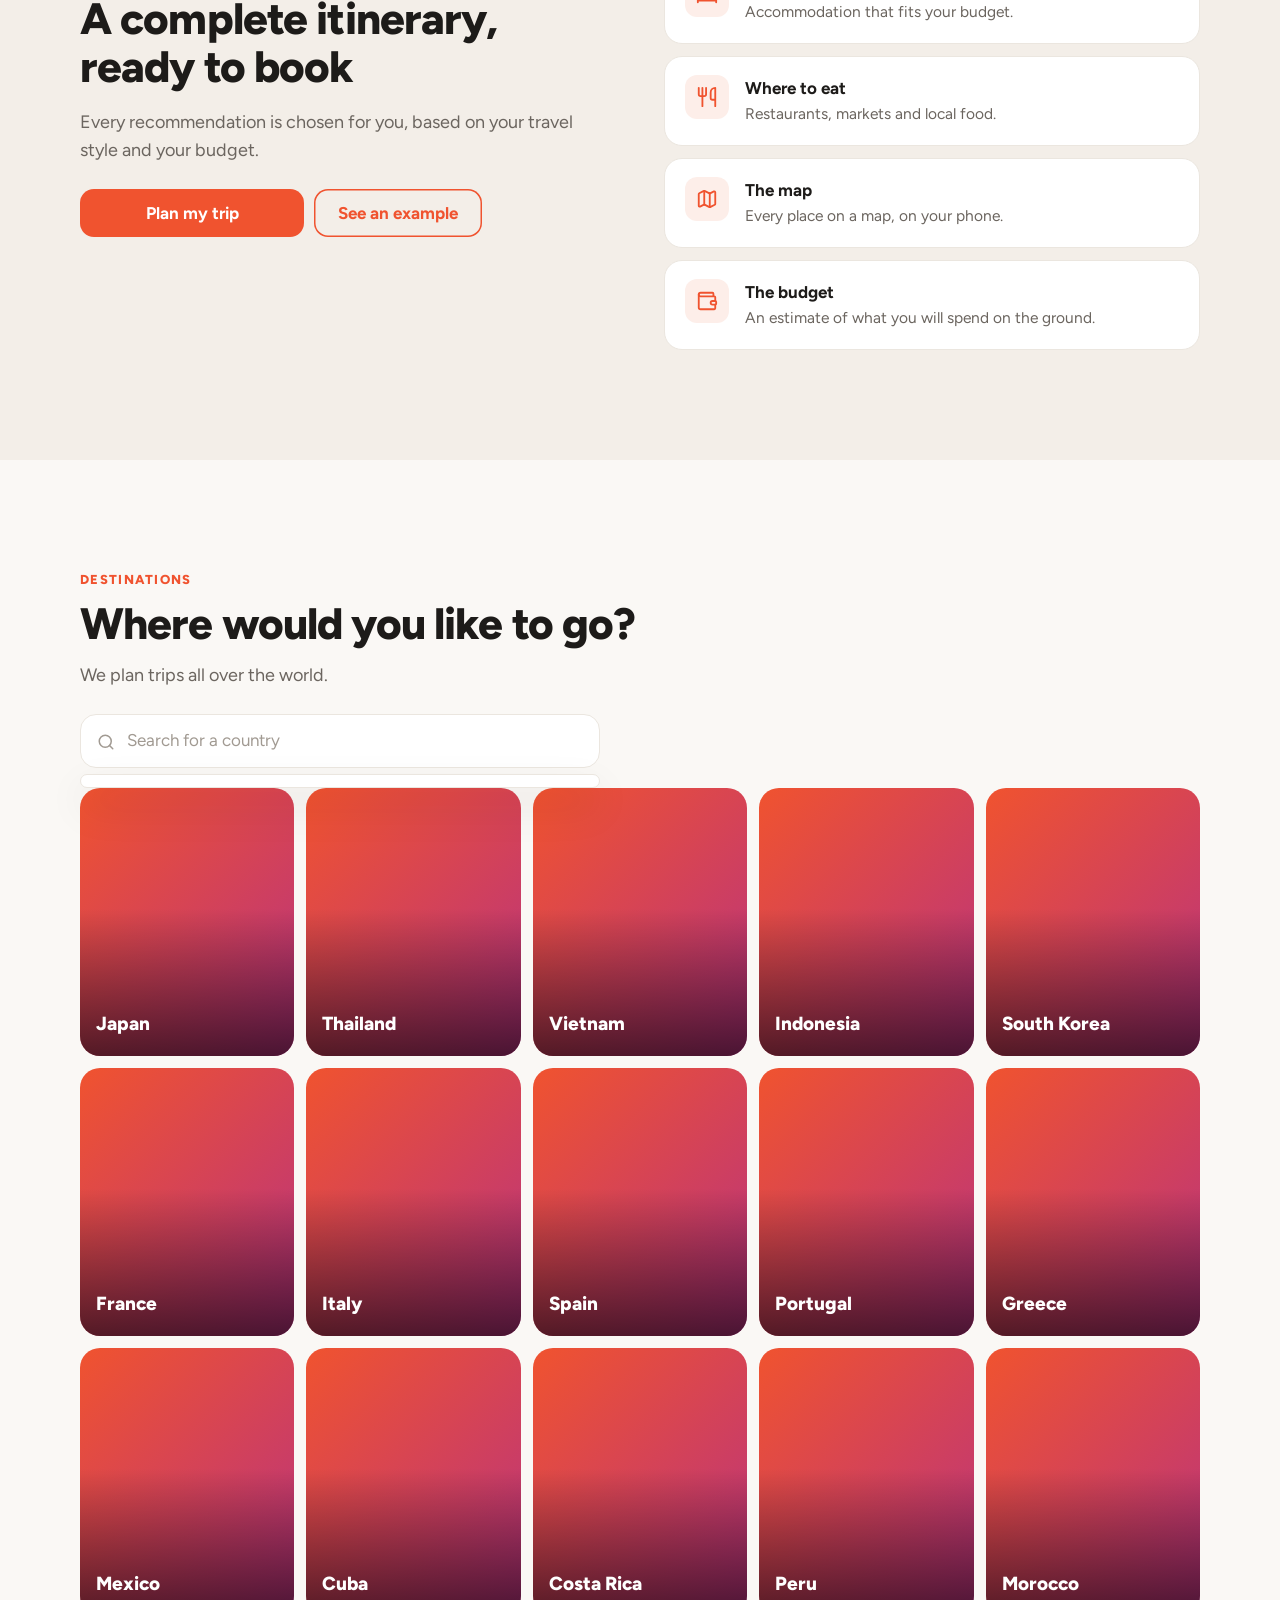
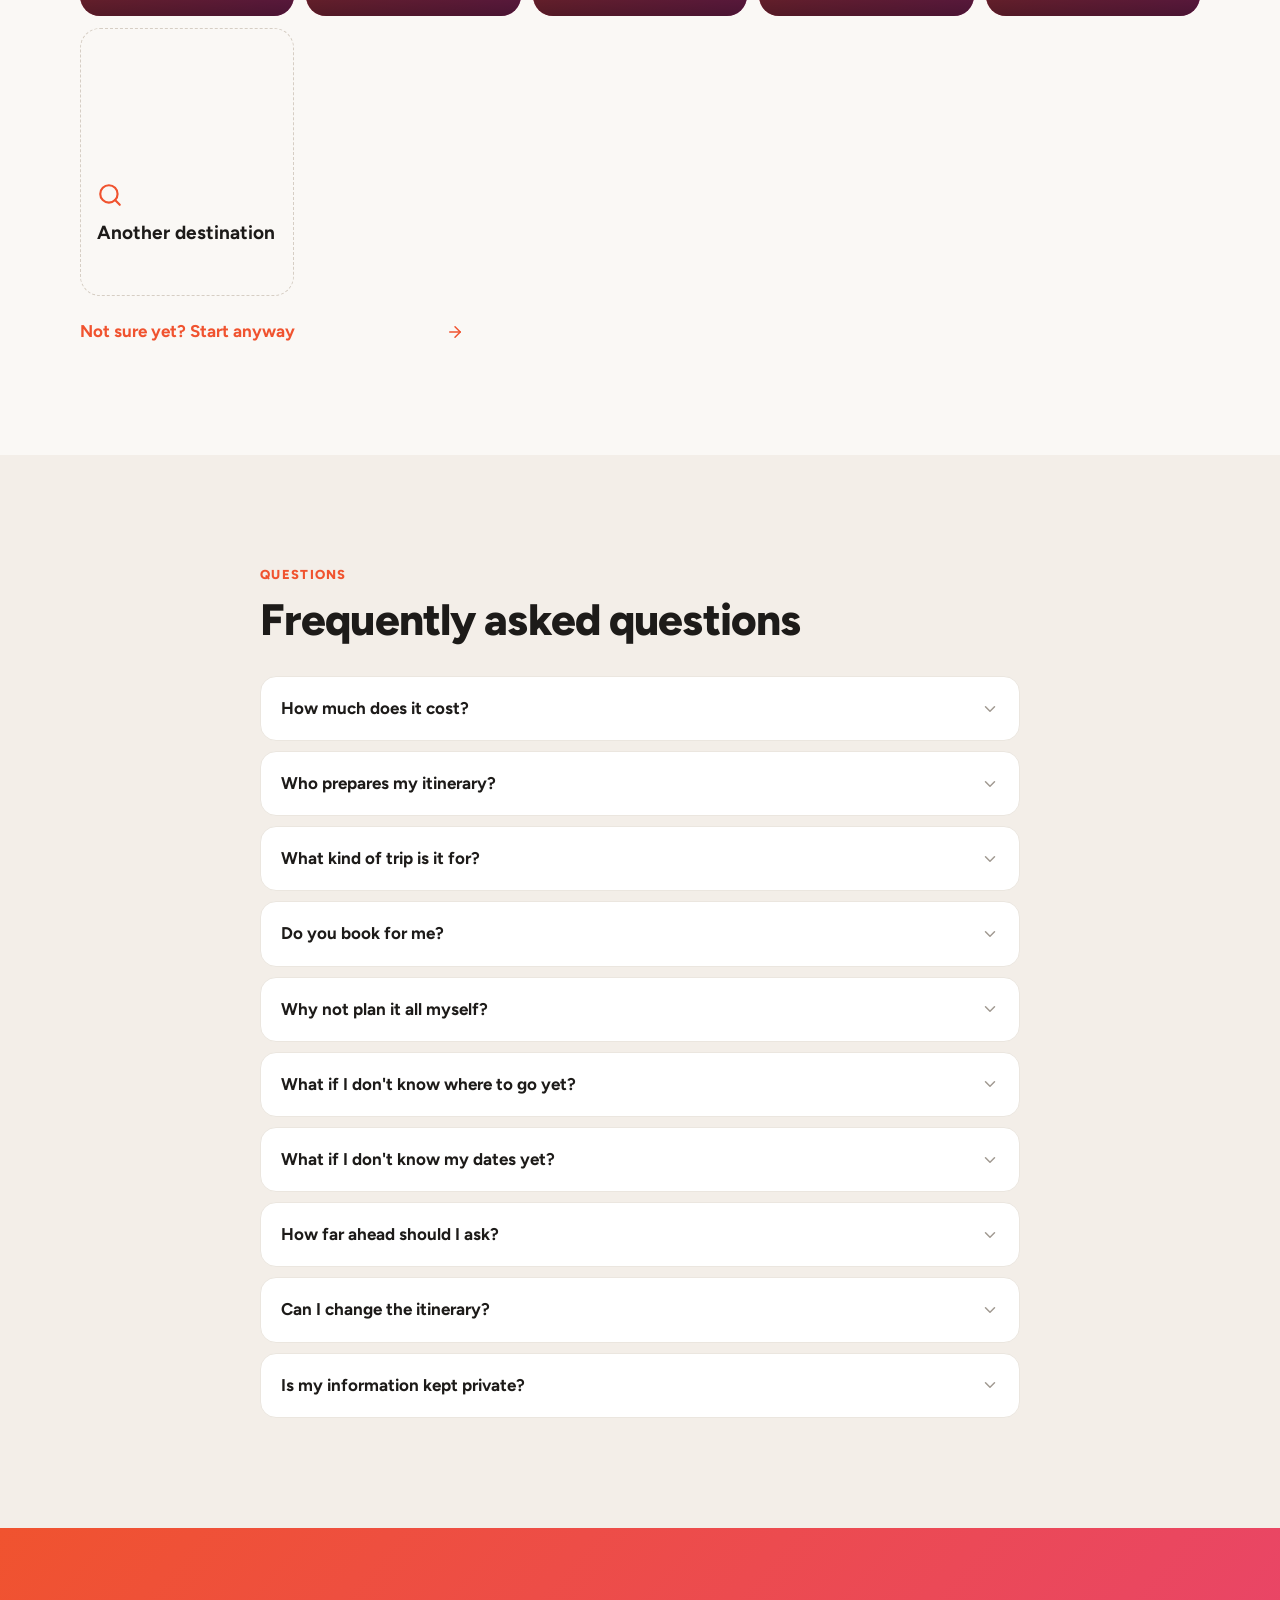
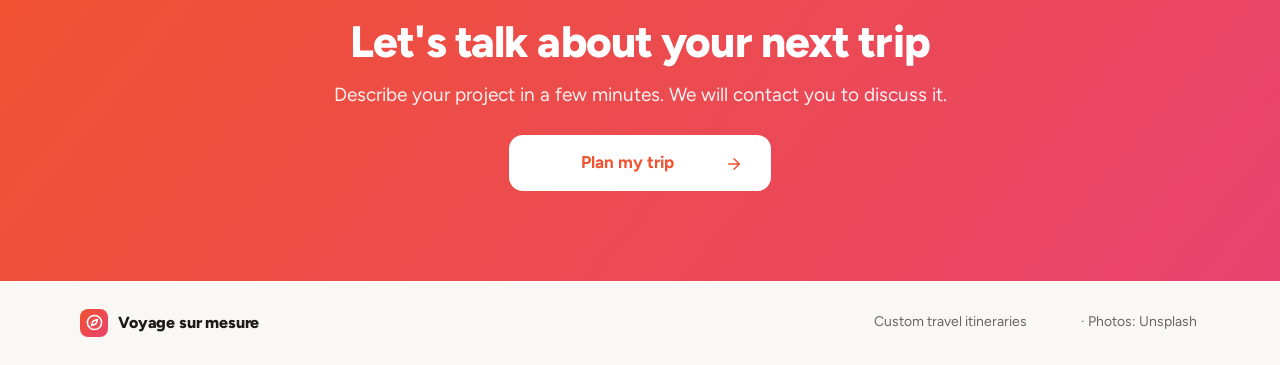
==== commit 77793703: "Site : langue sans saut, transition vers la fiche, nouveaux textes, FAQ, recherche de pays, pays en " ====
--- a/site/index.html
+++ b/site/index.html
@@ -5,10 +5,10 @@
   <meta name="viewport" content="width=device-width, initial-scale=1, viewport-fit=cover">
   <meta name="theme-color" content="#faf8f5">
   <title>Voyage sur mesure</title>
-  <meta name="description" content="Votre voyage, repéré sur place. Des restos, des hôtels et des activités choisis sur place, dans un itinéraire jour par jour prêt à réserver.">
+  <meta name="description" content="Itinéraires de voyage sur mesure, conçus selon vos goûts, votre rythme et votre budget, avec des adresses repérées sur place.">
   <meta property="og:type" content="website">
   <meta property="og:title" content="Voyage sur mesure">
-  <meta property="og:description" content="Votre voyage, repéré sur place. Un itinéraire jour par jour, prêt à réserver.">
+  <meta property="og:description" content="Votre grand voyage, conçu sur mesure. Un itinéraire jour par jour, prêt à réserver.">
   <meta property="og:image" content="https://raphaelstlaurent67-svg.github.io/Appli-voyage/icons/apercu-demande.jpg">
   <meta property="og:image:width" content="1200">
   <meta property="og:image:height" content="630">
@@ -87,7 +87,13 @@
       <div class="enveloppe">
         <p class="surtitre" data-t="destSur"></p>
         <h2 data-t="destTitre"></h2>
+        <p class="texte" data-t="destTexte"></p>
+        <div class="cherche-pays">
+          <label class="champ-cherche"><span data-ico="search"></span><input id="cherche-pays" type="search" autocomplete="off" enterkeyhint="go" role="combobox" aria-controls="resultats-pays" aria-autocomplete="list"></label>
+          <div class="resultats-pays" id="resultats-pays" role="listbox" hidden></div>
+        </div>
         <div class="destinations" id="destinations-liste"></div>
+        <p class="pas-decide"><a data-demande><span data-t="pasDecide"></span><span data-ico="arrow-right"></span></a></p>
       </div>
     </section>
 
--- a/css/site.css
+++ b/css/site.css
@@ -232,3 +232,58 @@
 .boutons-recois { display: flex; flex-wrap: wrap; gap: 10px; }
 .bouton.contour { background: transparent; color: var(--accent); box-shadow: inset 0 0 0 1.5px var(--accent); }
 .bouton.contour:hover { background: rgba(0, 0, 0, .04); }
+
+/* ---------- Deux langues superposées : rien ne bouge quand on passe de FR à EN ---------- */
+.bi { display: inline-grid; }
+.bi.bloc, h1 > .bi, h2 > .bi, h3 > .bi, p > .bi, li > .bi { display: grid; }
+.bi > span { grid-area: 1 / 1; transition: opacity .25s ease, visibility 0s; }
+html[lang="fr"] .bi > [lang="en"], html[lang="en"] .bi > [lang="fr"] { opacity: 0; visibility: hidden; transition: opacity .25s ease, visibility 0s .25s; }
+.bouton .bi > span, .nav-liens .bi > span { justify-self: center; text-align: center; }
+.langue button { min-width: 38px; }
+
+/* ---------- Recherche d'un pays ---------- */
+.cherche-pays { position: relative; max-width: 520px; margin-top: 24px; z-index: 3; }
+.destinations { margin-top: 20px; }
+#destinations .texte { margin: 12px 0 0; }
+.champ-cherche {
+  display: flex; align-items: center; gap: 10px; background: var(--carte); border: 1.5px solid var(--ligne); border-radius: 16px;
+  padding: 0 16px; min-height: 54px; color: var(--pale); transition: border-color .15s, box-shadow .15s;
+}
+.champ-cherche:focus-within { border-color: var(--encre); box-shadow: 0 0 0 4px rgba(29, 27, 25, .06); color: var(--encre); }
+.champ-cherche input { flex: 1; min-width: 0; border: 0; outline: 0; background: none; font: inherit; font-size: 17px; color: var(--encre); }
+.champ-cherche input::placeholder { color: var(--pale); }
+.resultats-pays {
+  position: absolute; left: 0; right: 0; top: calc(100% + 6px); background: var(--carte); border: 1px solid var(--ligne); border-radius: 16px;
+  box-shadow: 0 18px 40px rgba(29, 27, 25, .12); padding: 6px; display: grid; animation: apparait .16s ease-out;
+}
+.resultat { display: flex; align-items: center; justify-content: space-between; gap: 10px; padding: 12px 14px; border-radius: 11px; font-weight: 600; }
+.resultat .ico { color: var(--pale); }
+.resultat:hover, .resultat:focus-visible { background: var(--accent-fond); outline: none; }
+.resultat:hover .ico { color: var(--accent); }
+.resultats-pays .aucun { padding: 12px 14px; color: var(--doux); }
+@keyframes apparait { from { opacity: 0; transform: translateY(-4px); } }
+.destination.autre {
+  border: 1.5px dashed #d6cec4; background: transparent; color: var(--encre); flex-direction: column; align-items: flex-start; justify-content: flex-end; gap: 10px;
+  font: inherit; font-weight: 800; font-size: 19px; text-align: left; cursor: pointer;
+}
+.destination.autre::before { display: none; }
+.destination.autre .ico { color: var(--accent); }
+.destination.autre:hover { border-color: var(--accent); background: var(--accent-fond); }
+.destination { cursor: pointer; }
+@media (max-width: 480px) { .destination.autre:last-child:nth-child(odd) { grid-column: span 2; aspect-ratio: auto; min-height: 120px; } .destination.autre { font-size: 17px; } }
+.pas-decide { margin-top: 22px; }
+.pas-decide a { display: inline-flex; align-items: center; gap: 8px; font-weight: 700; color: var(--accent); }
+.pas-decide a:hover { text-decoration: underline; text-underline-offset: 4px; }
+
+/* ---------- Transition vers la fiche de demande ---------- */
+.voile-transition { position: fixed; z-index: 100; pointer-events: none; }
+.voile-transition.disque {
+  border-radius: 50%; background: #faf8f5; transform: scale(0); opacity: .9;
+  transition: transform .52s cubic-bezier(.65, 0, .35, 1), opacity .2s ease;
+}
+.voile-transition.disque.plein { transform: scale(1); opacity: 1; }
+.voile-transition.photo {
+  border-radius: 20px; background: center / cover no-repeat #1d1b19;
+  transition: top .5s cubic-bezier(.65, 0, .35, 1), left .5s cubic-bezier(.65, 0, .35, 1), width .5s cubic-bezier(.65, 0, .35, 1), height .5s cubic-bezier(.65, 0, .35, 1), border-radius .5s;
+}
+.voile-transition.photo.plein { top: 0 !important; left: 0 !important; width: 100vw !important; height: 100vh !important; border-radius: 0; }
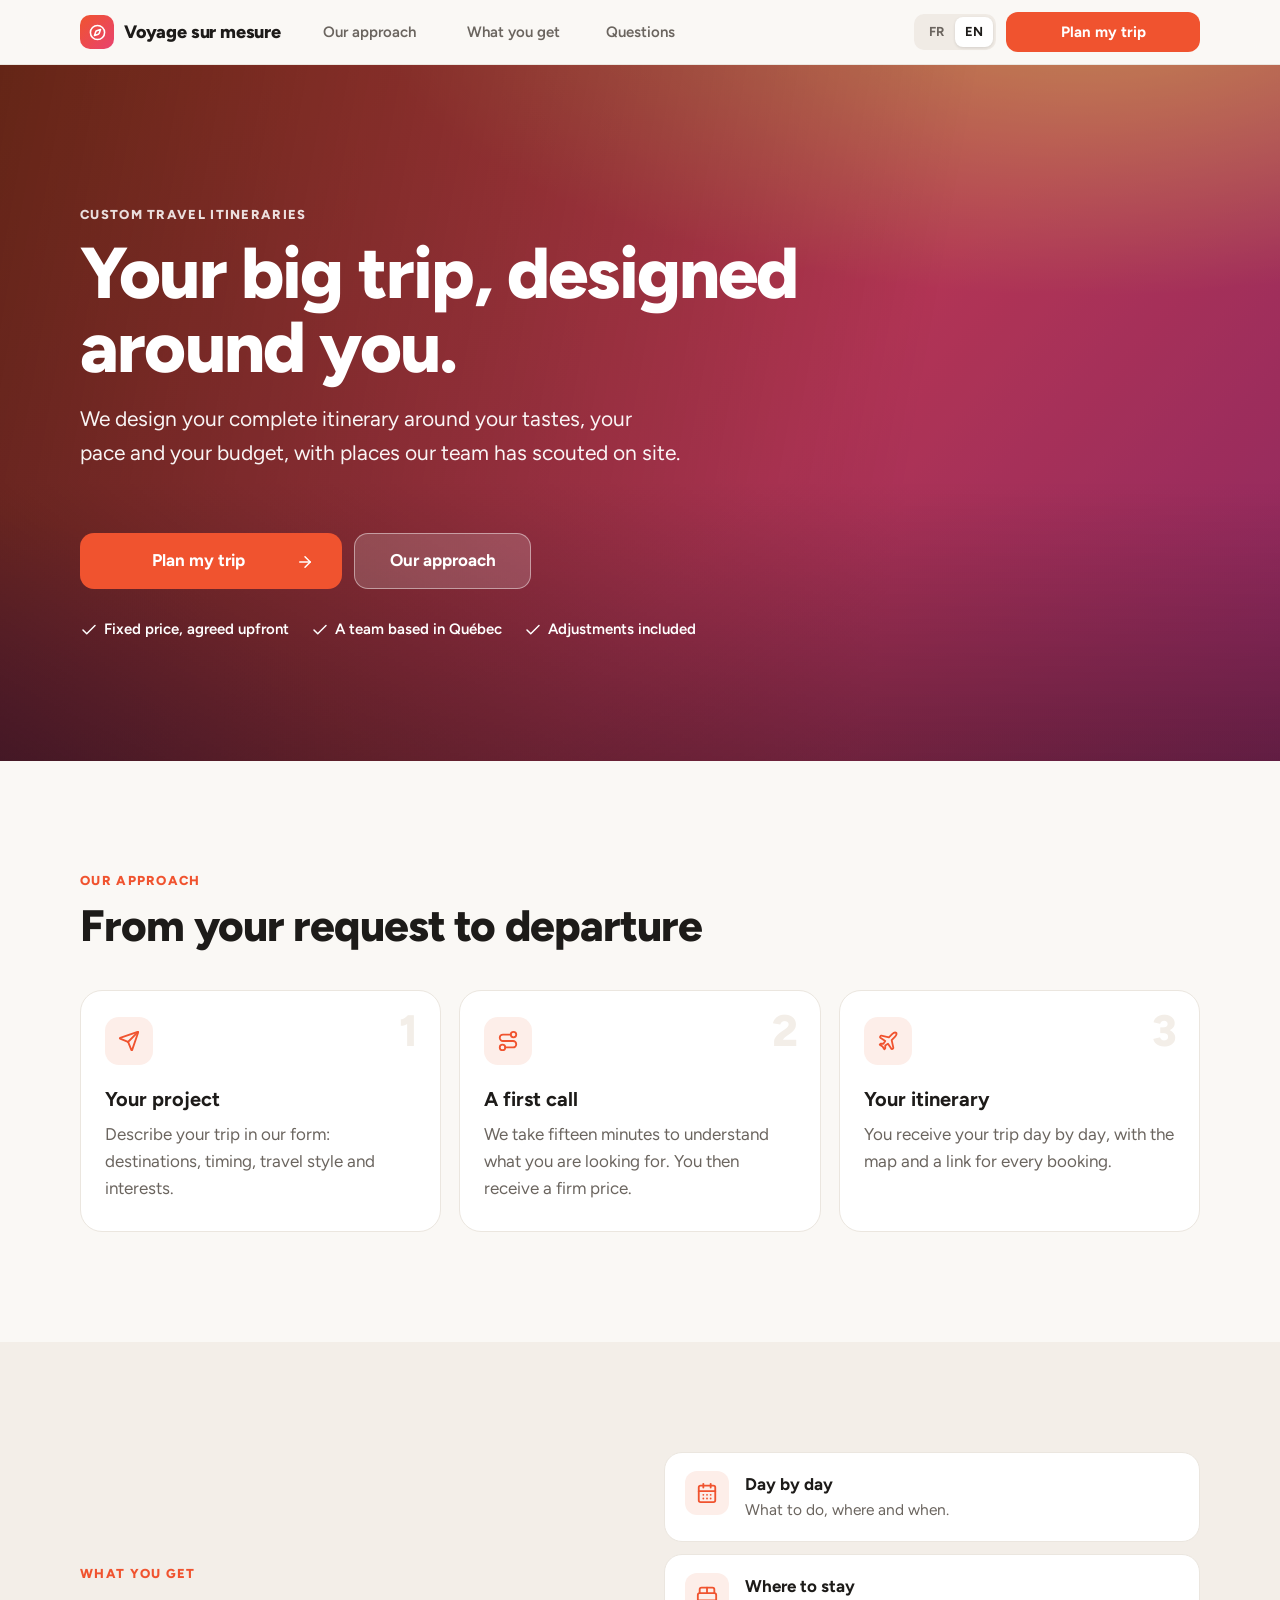
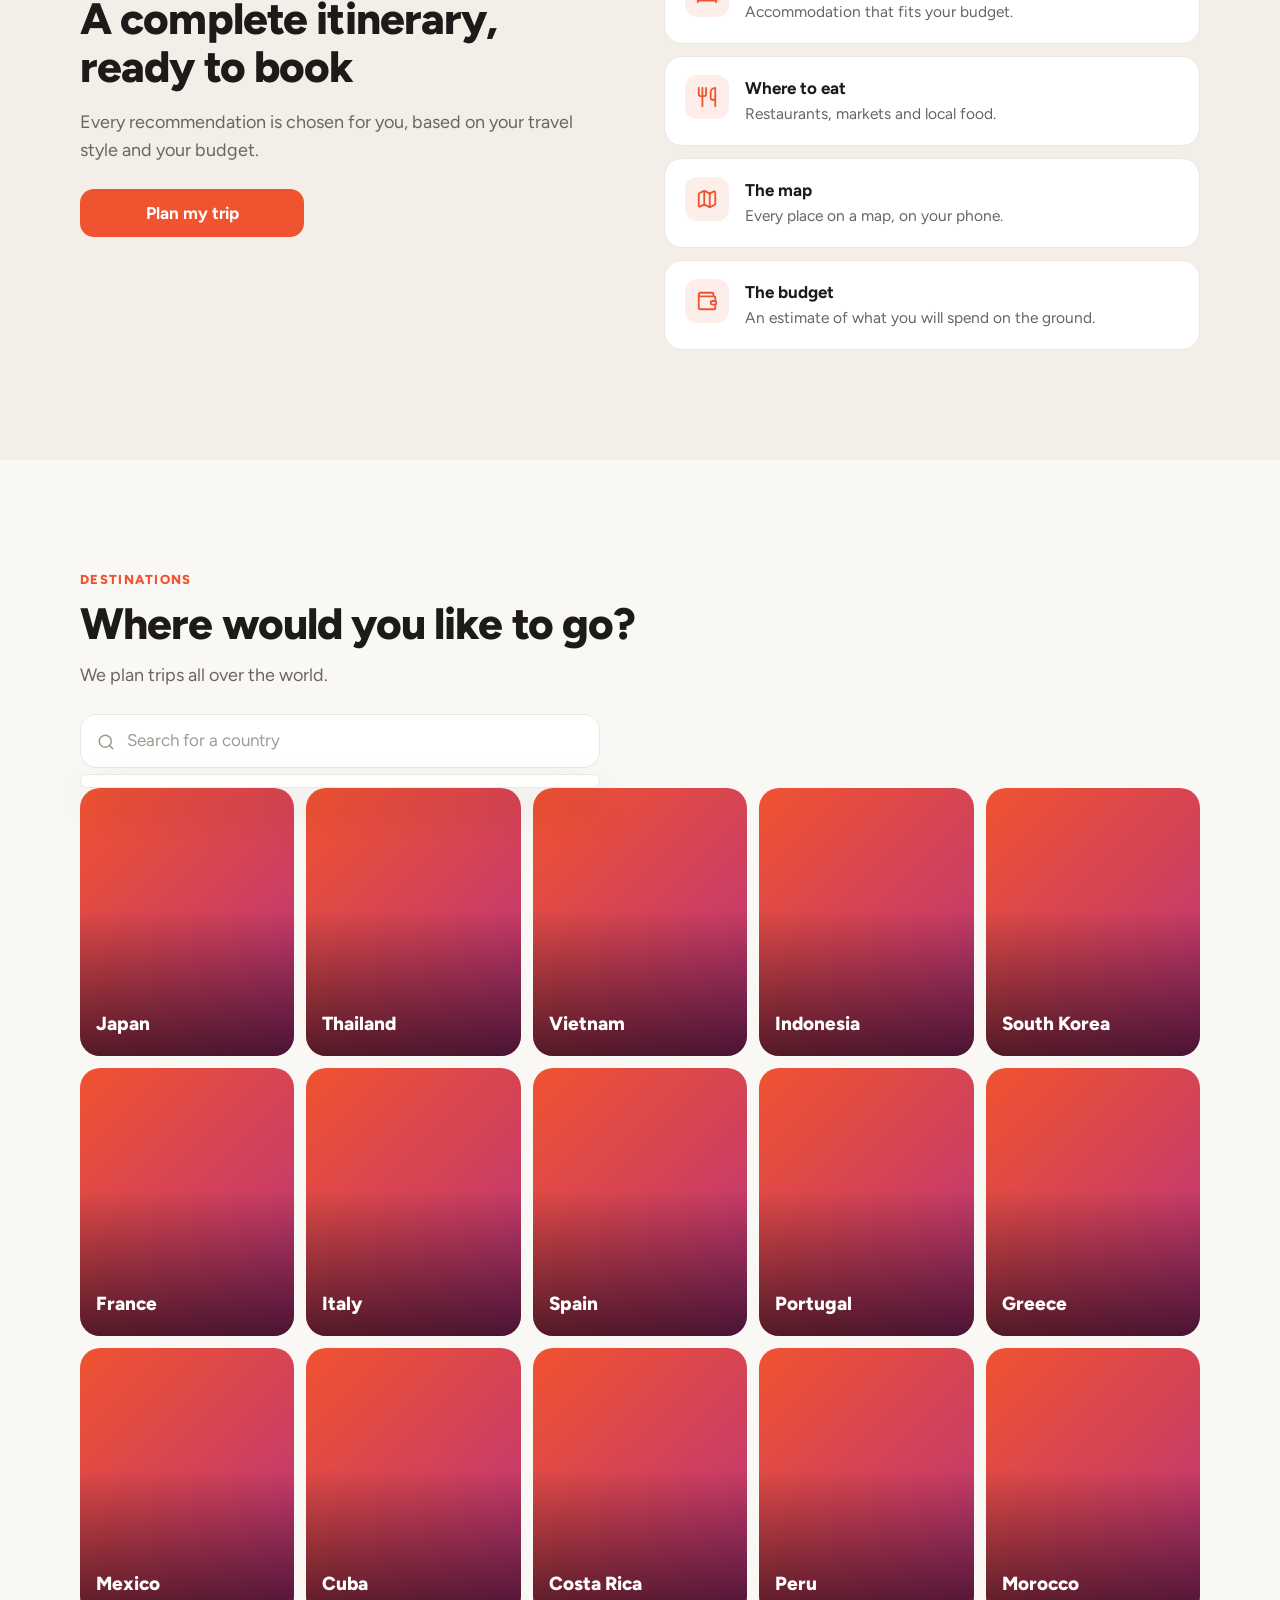
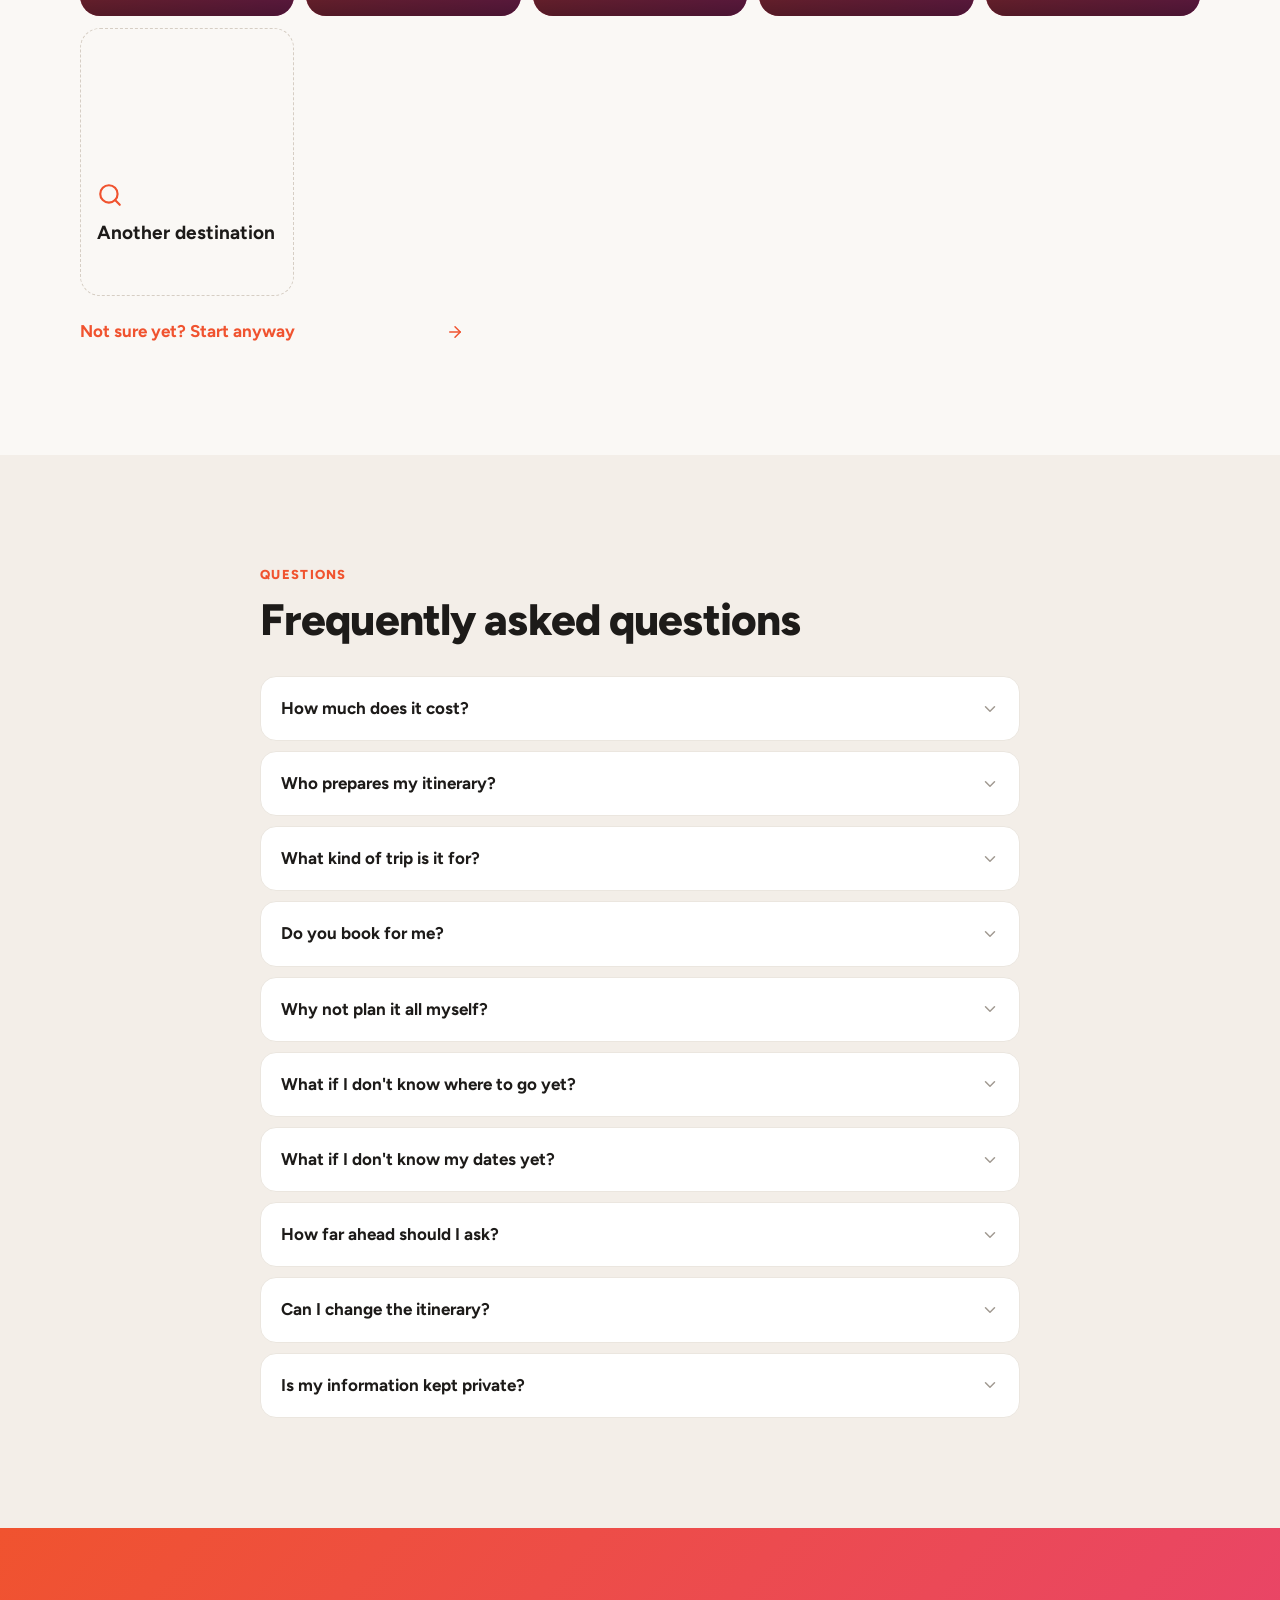
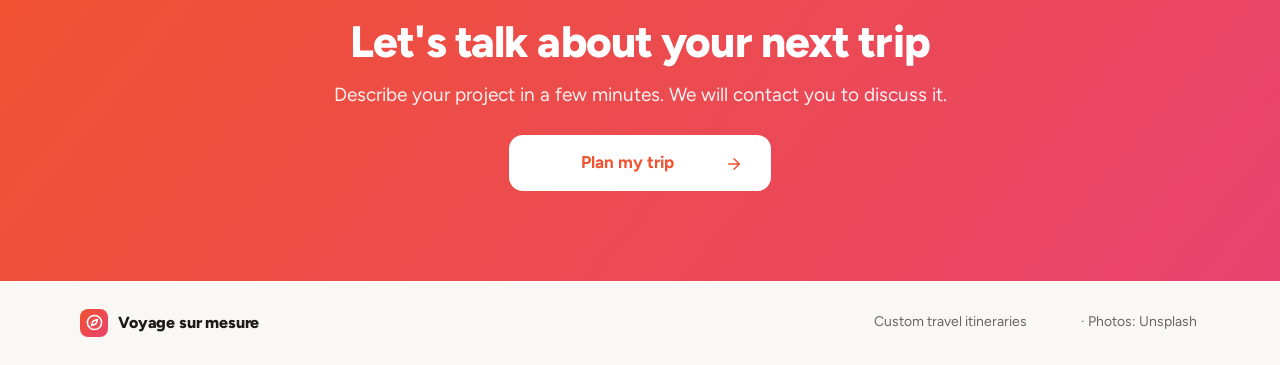
==== commit 50ec4867: "Site : retire « Voir un exemple » pour l'instant Co-Authored-By: Claude Opus 5.5 <noreply@anthropic." ====
--- a/site/index.html
+++ b/site/index.html
@@ -71,7 +71,7 @@
           <p class="surtitre" data-t="recoisSur"></p>
           <h2 data-t="recoisTitre"></h2>
           <p class="texte" data-t="recoisTexte"></p>
-          <div class="boutons-recois"><a class="bouton" data-demande data-t="cta"></a><a class="bouton contour" href="../carnet.html?demo" data-t="voirExemple"></a></div>
+          <div class="boutons-recois"><a class="bouton" data-demande data-t="cta"></a></div>
         </div>
         <ul class="liste-recois">
           <li><span data-ico="calendar-days"></span><div><b data-t="r1t"></b><p data-t="r1p"></p></div></li>
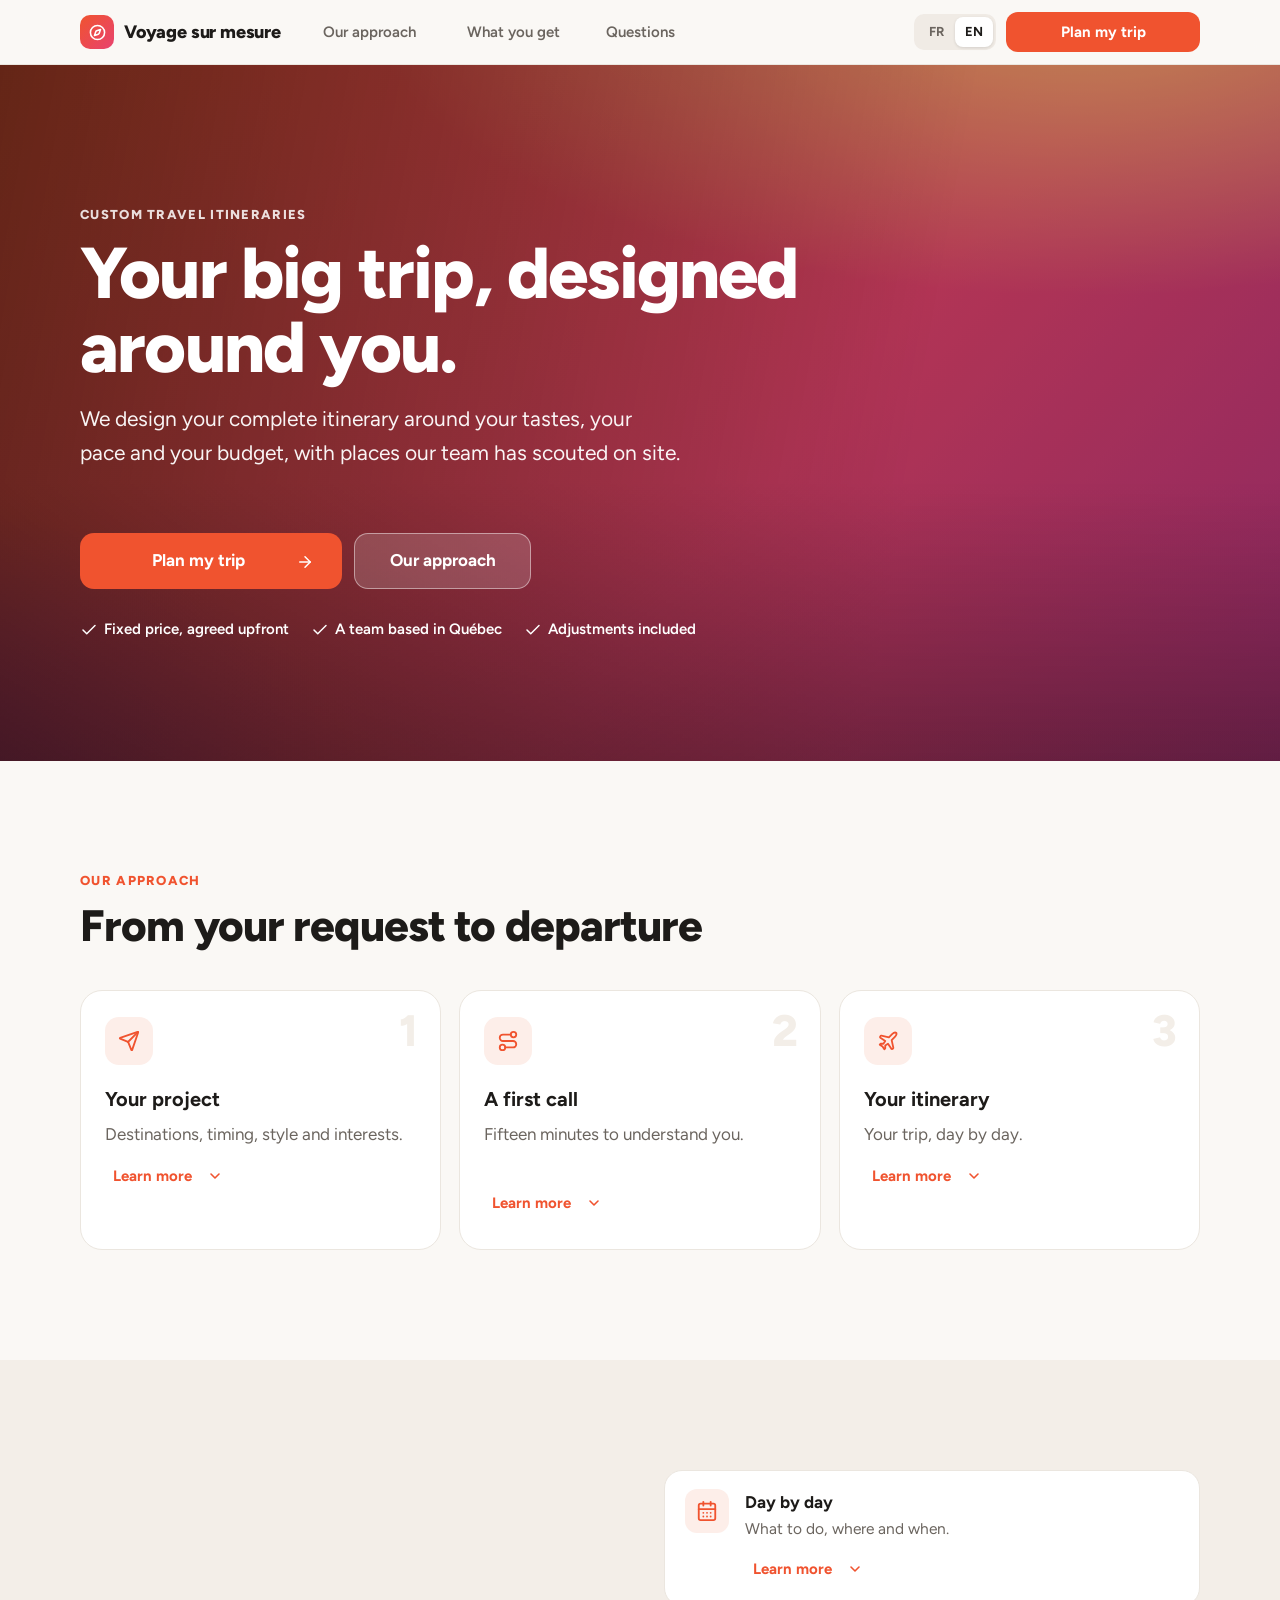
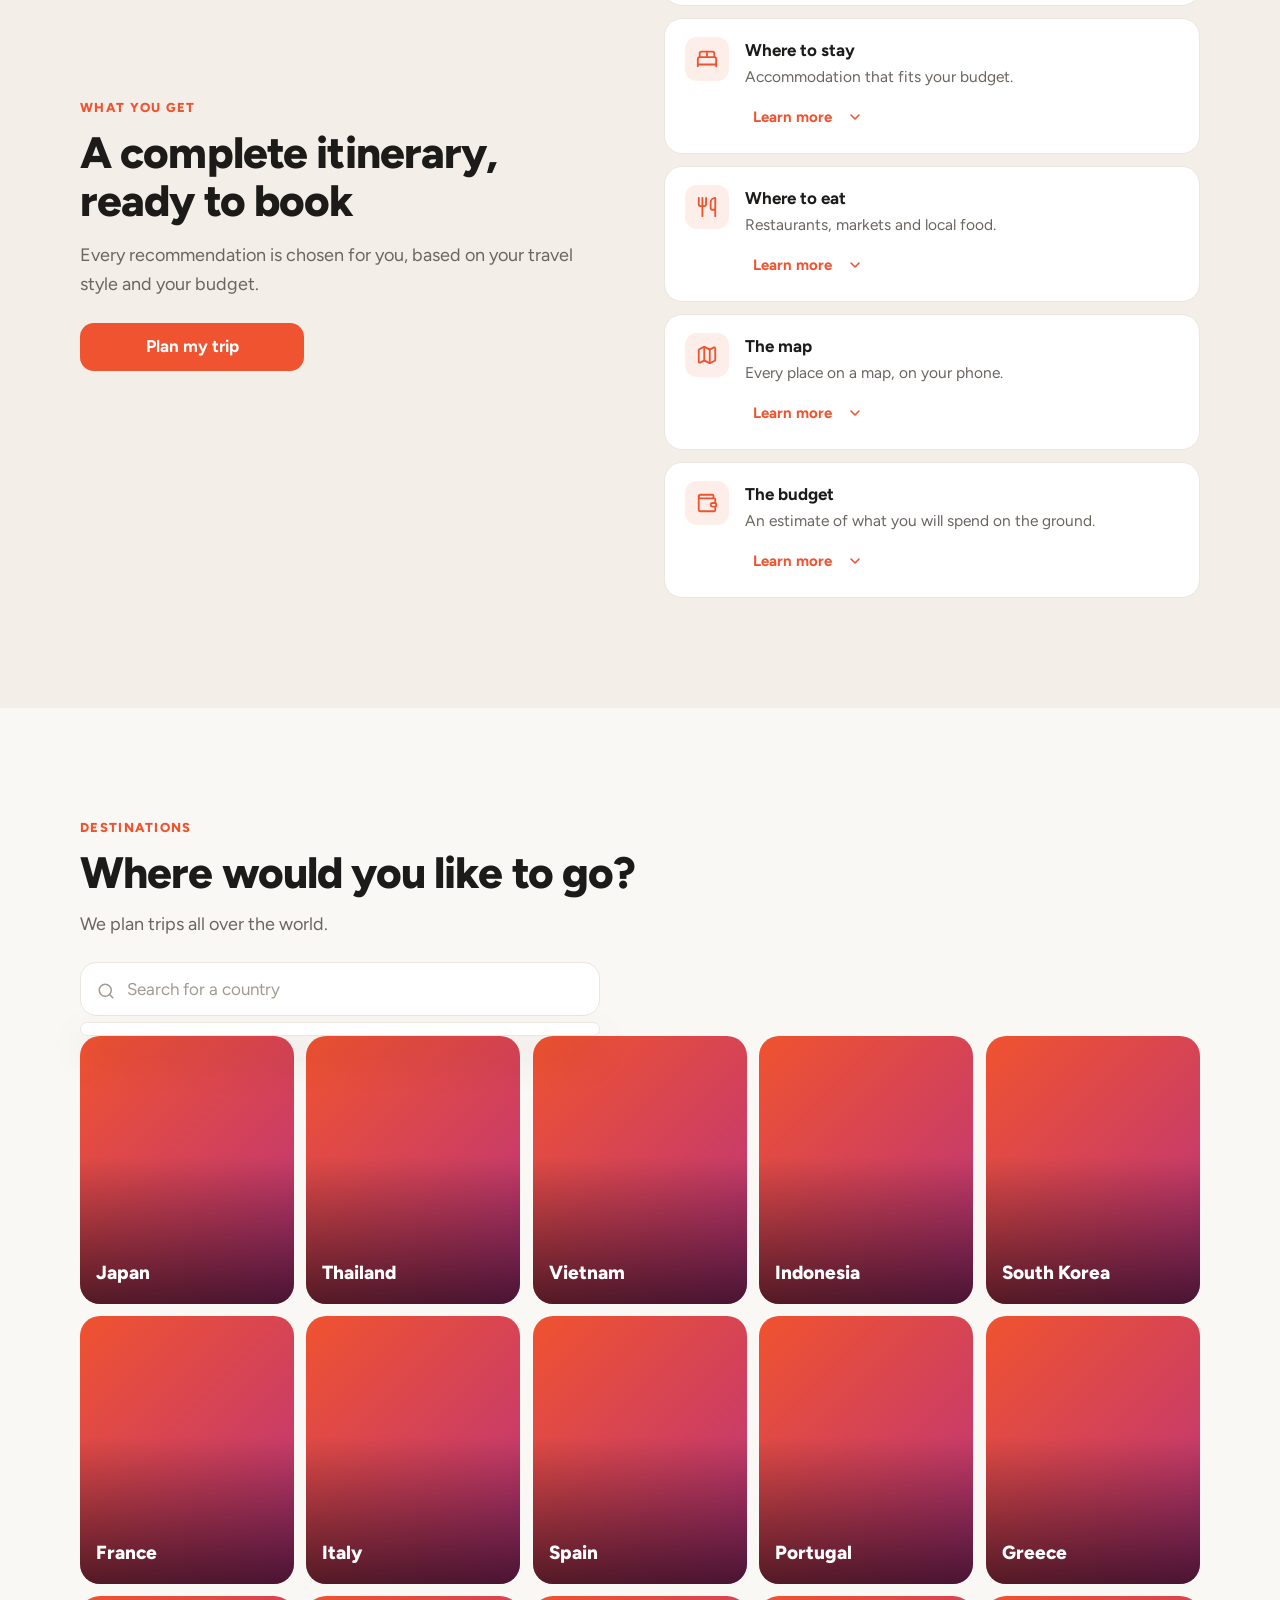
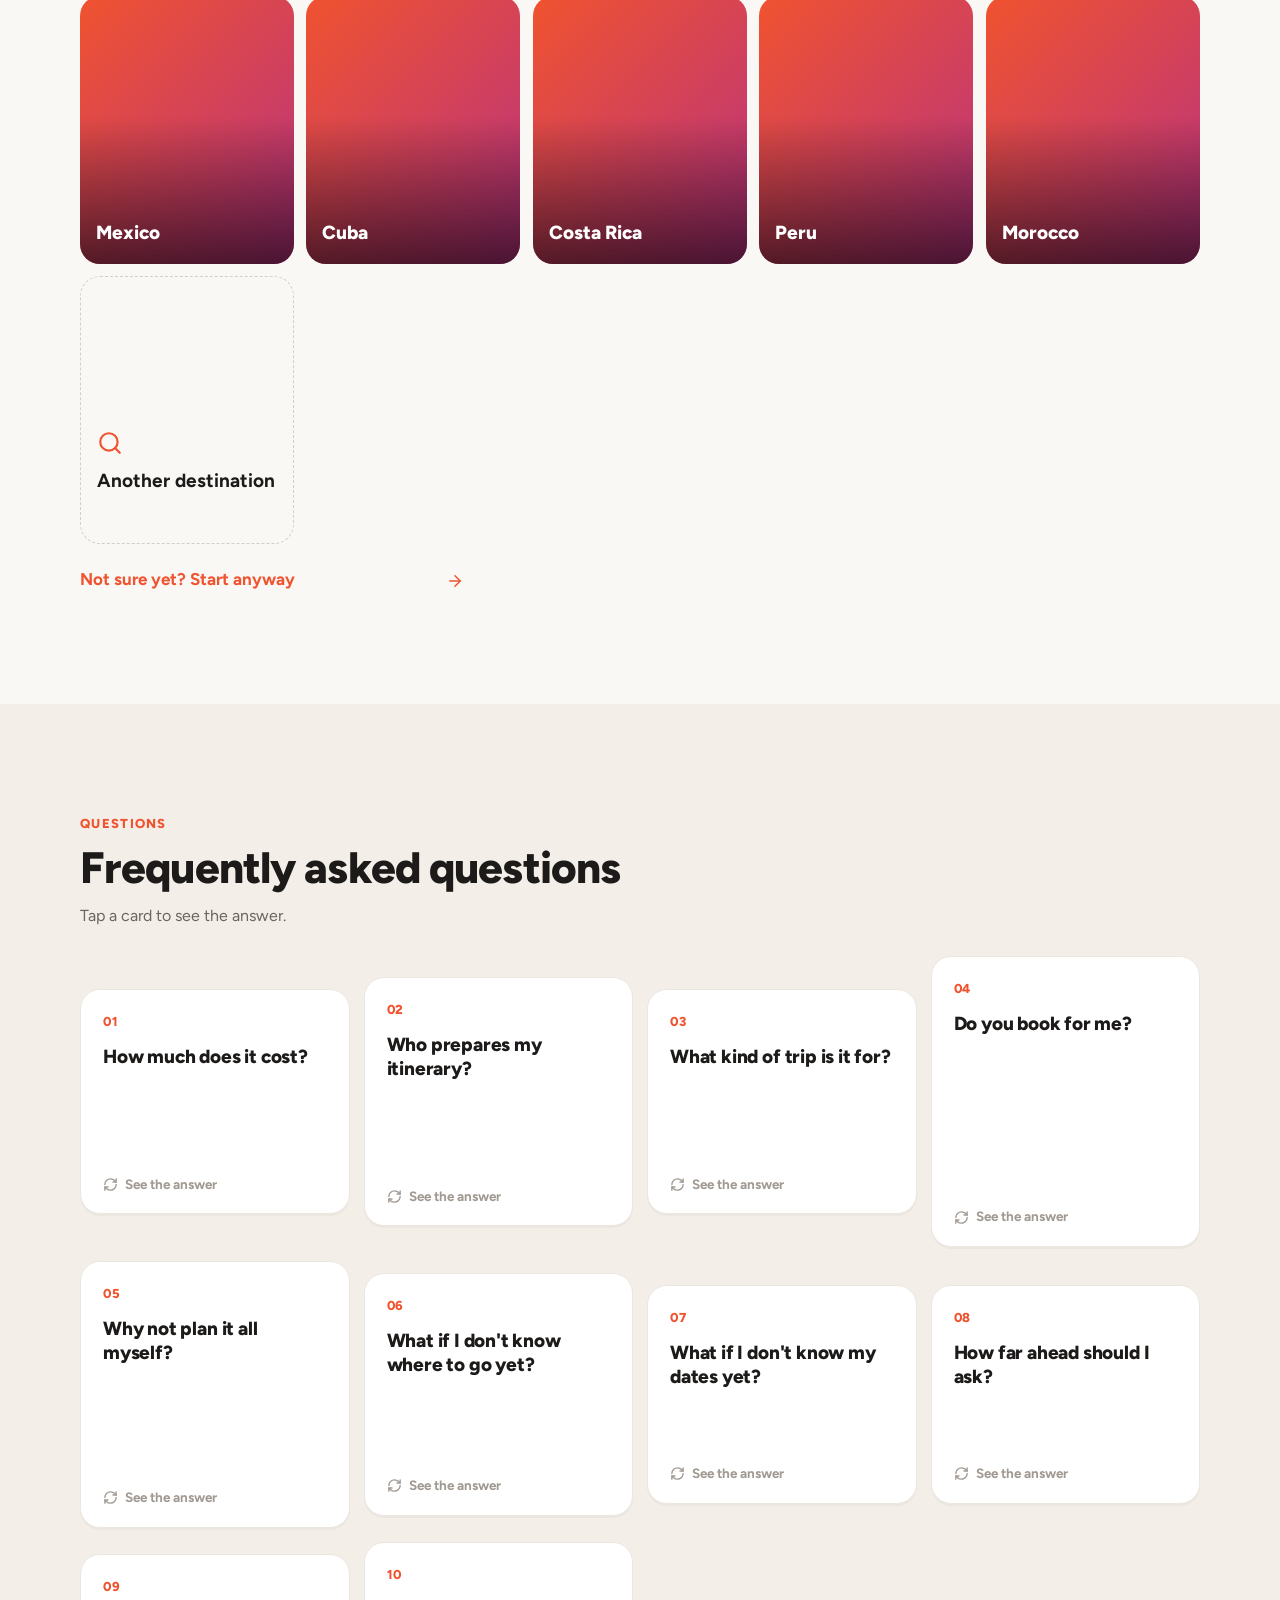
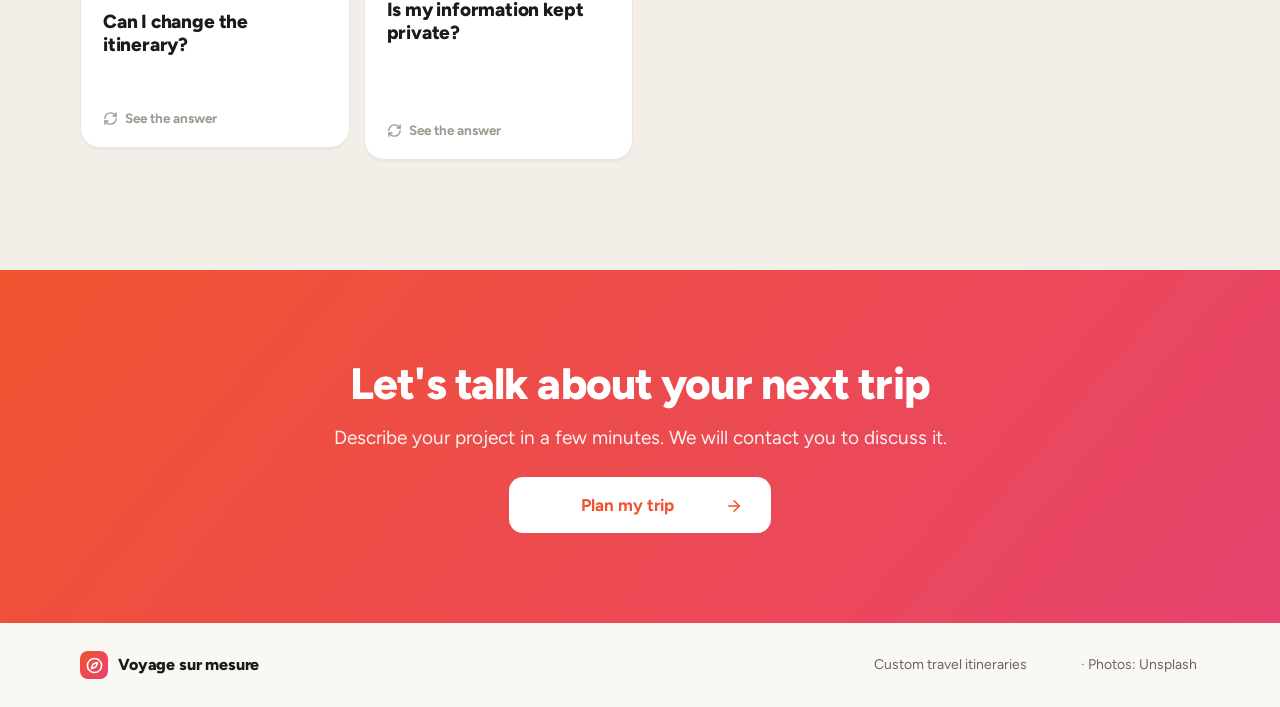
==== commit c662b7ff: "Site : questions en cartes qui se retournent, « En savoir plus », apparitions au défilement Co-Autho" ====
--- a/site/index.html
+++ b/site/index.html
@@ -58,9 +58,9 @@
         <p class="surtitre" data-t="commentSur"></p>
         <h2 data-t="commentTitre"></h2>
         <ol class="etapes">
-          <li><span class="num">1</span><span data-ico="send"></span><h3 data-t="e1t"></h3><p data-t="e1p"></p></li>
-          <li><span class="num">2</span><span data-ico="route"></span><h3 data-t="e2t"></h3><p data-t="e2p"></p></li>
-          <li><span class="num">3</span><span data-ico="plane"></span><h3 data-t="e3t"></h3><p data-t="e3p"></p></li>
+          <li><span class="num">1</span><span data-ico="send"></span><h3 data-t="e1t"></h3><p data-t="e1p"></p><div class="plus" data-plus="e1m"></div></li>
+          <li><span class="num">2</span><span data-ico="route"></span><h3 data-t="e2t"></h3><p data-t="e2p"></p><div class="plus" data-plus="e2m"></div></li>
+          <li><span class="num">3</span><span data-ico="plane"></span><h3 data-t="e3t"></h3><p data-t="e3p"></p><div class="plus" data-plus="e3m"></div></li>
         </ol>
       </div>
     </section>
@@ -74,11 +74,11 @@
           <div class="boutons-recois"><a class="bouton" data-demande data-t="cta"></a></div>
         </div>
         <ul class="liste-recois">
-          <li><span data-ico="calendar-days"></span><div><b data-t="r1t"></b><p data-t="r1p"></p></div></li>
-          <li><span data-ico="bed-double"></span><div><b data-t="r2t"></b><p data-t="r2p"></p></div></li>
-          <li><span data-ico="utensils"></span><div><b data-t="r3t"></b><p data-t="r3p"></p></div></li>
-          <li><span data-ico="map"></span><div><b data-t="r4t"></b><p data-t="r4p"></p></div></li>
-          <li><span data-ico="wallet"></span><div><b data-t="r5t"></b><p data-t="r5p"></p></div></li>
+          <li><span data-ico="calendar-days"></span><div><b data-t="r1t"></b><p data-t="r1p"></p><div class="plus" data-plus="r1m"></div></div></li>
+          <li><span data-ico="bed-double"></span><div><b data-t="r2t"></b><p data-t="r2p"></p><div class="plus" data-plus="r2m"></div></div></li>
+          <li><span data-ico="utensils"></span><div><b data-t="r3t"></b><p data-t="r3p"></p><div class="plus" data-plus="r3m"></div></div></li>
+          <li><span data-ico="map"></span><div><b data-t="r4t"></b><p data-t="r4p"></p><div class="plus" data-plus="r4m"></div></div></li>
+          <li><span data-ico="wallet"></span><div><b data-t="r5t"></b><p data-t="r5p"></p><div class="plus" data-plus="r5m"></div></div></li>
         </ul>
       </div>
     </section>
@@ -100,10 +100,11 @@
     <!-- Plus tard : un espace pour une publicité ou un partenaire pourrait aller ici. -->
 
     <section class="section douce" id="faq">
-      <div class="enveloppe etroit">
+      <div class="enveloppe">
         <p class="surtitre" data-t="faqSur"></p>
         <h2 data-t="faqTitre"></h2>
-        <div class="faq" id="faq-liste"></div>
+        <p class="texte" data-t="faqAstuce"></p>
+        <div class="faq-cartes" id="faq-liste"></div>
       </div>
     </section>
 
--- a/css/site.css
+++ b/css/site.css
@@ -287,3 +287,64 @@
   transition: top .5s cubic-bezier(.65, 0, .35, 1), left .5s cubic-bezier(.65, 0, .35, 1), width .5s cubic-bezier(.65, 0, .35, 1), height .5s cubic-bezier(.65, 0, .35, 1), border-radius .5s;
 }
 .voile-transition.photo.plein { top: 0 !important; left: 0 !important; width: 100vw !important; height: 100vh !important; border-radius: 0; }
+
+/* ---------- En savoir plus ---------- */
+.plus { margin-top: 10px; }
+.plus-bouton {
+  display: inline-flex; align-items: center; gap: 6px; border: 0; background: none; padding: 6px 0; margin-left: -1px;
+  color: var(--accent); font-weight: 700; font-size: 15px;
+}
+.plus-bouton .ico { transition: transform .3s cubic-bezier(.3, .7, .3, 1); }
+.plus-bouton:hover .plus-txt, .plus-bouton:hover .moins-txt { text-decoration: underline; text-underline-offset: 4px; }
+.plus .moins-txt, .plus.ouvert .plus-txt { display: none; }
+.plus.ouvert .moins-txt { display: inline-grid; }
+.plus.ouvert .plus-bouton .ico { transform: rotate(180deg); }
+.plus-panneau { display: grid; grid-template-rows: 0fr; transition: grid-template-rows .4s cubic-bezier(.3, .7, .3, 1), opacity .3s; opacity: 0; }
+.plus-panneau > div { overflow: hidden; }
+.plus.ouvert .plus-panneau { grid-template-rows: 1fr; opacity: 1; }
+.plus-panneau p { color: var(--doux); font-size: 15.5px; padding: 6px 0 2px; border-left: 2px solid var(--accent-fond); padding-left: 12px; margin-top: 4px; }
+.etapes li, .liste-recois li { transition: transform .25s, box-shadow .25s, border-color .25s; }
+.etapes li:hover, .liste-recois li:hover { transform: translateY(-3px); box-shadow: 0 14px 30px rgba(29, 27, 25, .07); }
+
+/* ---------- Questions : cartes à retourner ---------- */
+.faq-cartes { display: grid; grid-template-columns: repeat(auto-fill, minmax(260px, 1fr)); gap: 14px; margin-top: 28px; }
+#faq .texte { margin: 10px 0 0; font-size: 16px; }
+.carte-q {
+  --rx: 0deg; --ry: 0deg;
+  border: 0; padding: 0; background: none; text-align: left; font: inherit; color: inherit; perspective: 1100px; cursor: pointer;
+  transform: rotateX(var(--rx)) rotateY(var(--ry)); transition: transform .2s ease-out;
+}
+.carte-int { display: grid; position: relative; transform-style: preserve-3d; transition: transform .7s cubic-bezier(.3, 1.3, .4, 1); min-height: 190px; }
+.carte-q.tournee .carte-int { transform: rotateY(180deg); }
+.face {
+  grid-area: 1 / 1; display: flex; flex-direction: column; gap: 12px; padding: 22px 22px 18px; border-radius: 20px;
+  backface-visibility: hidden; -webkit-backface-visibility: hidden; border: 1px solid var(--ligne);
+  box-shadow: 0 2px 0 rgba(29, 27, 25, .03);
+}
+.recto { background: var(--carte); transition: box-shadow .25s, border-color .25s; }
+.carte-q:hover .recto { border-color: var(--accent); box-shadow: 0 16px 32px rgba(29, 27, 25, .08); }
+.verso { background: var(--encre); color: #fff; transform: rotateY(180deg); border-color: var(--encre); }
+.carte-num { font-size: 13px; font-weight: 800; color: var(--accent); letter-spacing: .06em; }
+.carte-question { font-size: 19px; font-weight: 800; line-height: 1.25; letter-spacing: -.01em; flex: 1; }
+.carte-question.petite { font-size: 14px; font-weight: 700; flex: none; opacity: .6; }
+.carte-reponse { font-size: 15.5px; line-height: 1.55; flex: 1; color: rgba(255, 255, 255, .92); }
+.carte-indice { display: inline-flex; align-items: center; gap: 7px; font-size: 13.5px; font-weight: 700; color: var(--pale); margin-top: auto; }
+.verso .carte-indice { color: rgba(255, 255, 255, .55); }
+.carte-q:hover .recto .carte-indice { color: var(--accent); }
+.carte-q:hover .recto .carte-indice .ico { animation: tourne-un-peu .6s ease; }
+.carte-q:focus-visible { outline: 2px solid var(--accent); outline-offset: 4px; border-radius: 22px; }
+.carte-q:active .carte-int { scale: .98; }
+@keyframes tourne-un-peu { 50% { transform: rotate(-60deg); } }
+@media (max-width: 480px) { .faq-cartes { grid-template-columns: 1fr; gap: 10px; } .face { padding: 18px 18px 16px; gap: 10px; } .carte-int { min-height: 150px; } }
+
+/* ---------- Petits plaisirs ---------- */
+.bouton:active, .resultat:active { transform: scale(.97); }
+.destination { transform: perspective(900px) rotateX(var(--rx, 0deg)) rotateY(var(--ry, 0deg)); transition: transform .2s ease-out, box-shadow .25s; }
+.destination:hover { box-shadow: 0 18px 36px rgba(29, 27, 25, .18); }
+.destination:not(.autre) { background-size: cover; }
+.destination:not(.autre):hover { background-size: 110%; }
+
+/* ---------- Apparition au défilement ---------- */
+html.anime :is(.section h2, .section .surtitre, .section .texte, .etapes li, .liste-recois li, .destination, .carte-q, .cherche-pays, .appel-int > *):not(.vu) { opacity: 0; translate: 0 22px; }
+html.anime :is(.section h2, .section .surtitre, .section .texte, .etapes li, .liste-recois li, .destination, .carte-q, .cherche-pays, .appel-int > *) { transition: opacity .7s cubic-bezier(.2, .7, .2, 1) var(--delai, 0ms), translate .7s cubic-bezier(.2, .7, .2, 1) var(--delai, 0ms), transform .2s ease-out, box-shadow .25s, background-size .5s; }
+.destination:hover { transform: perspective(900px) rotateX(var(--rx, 0deg)) rotateY(var(--ry, 0deg)) translateY(-3px); }
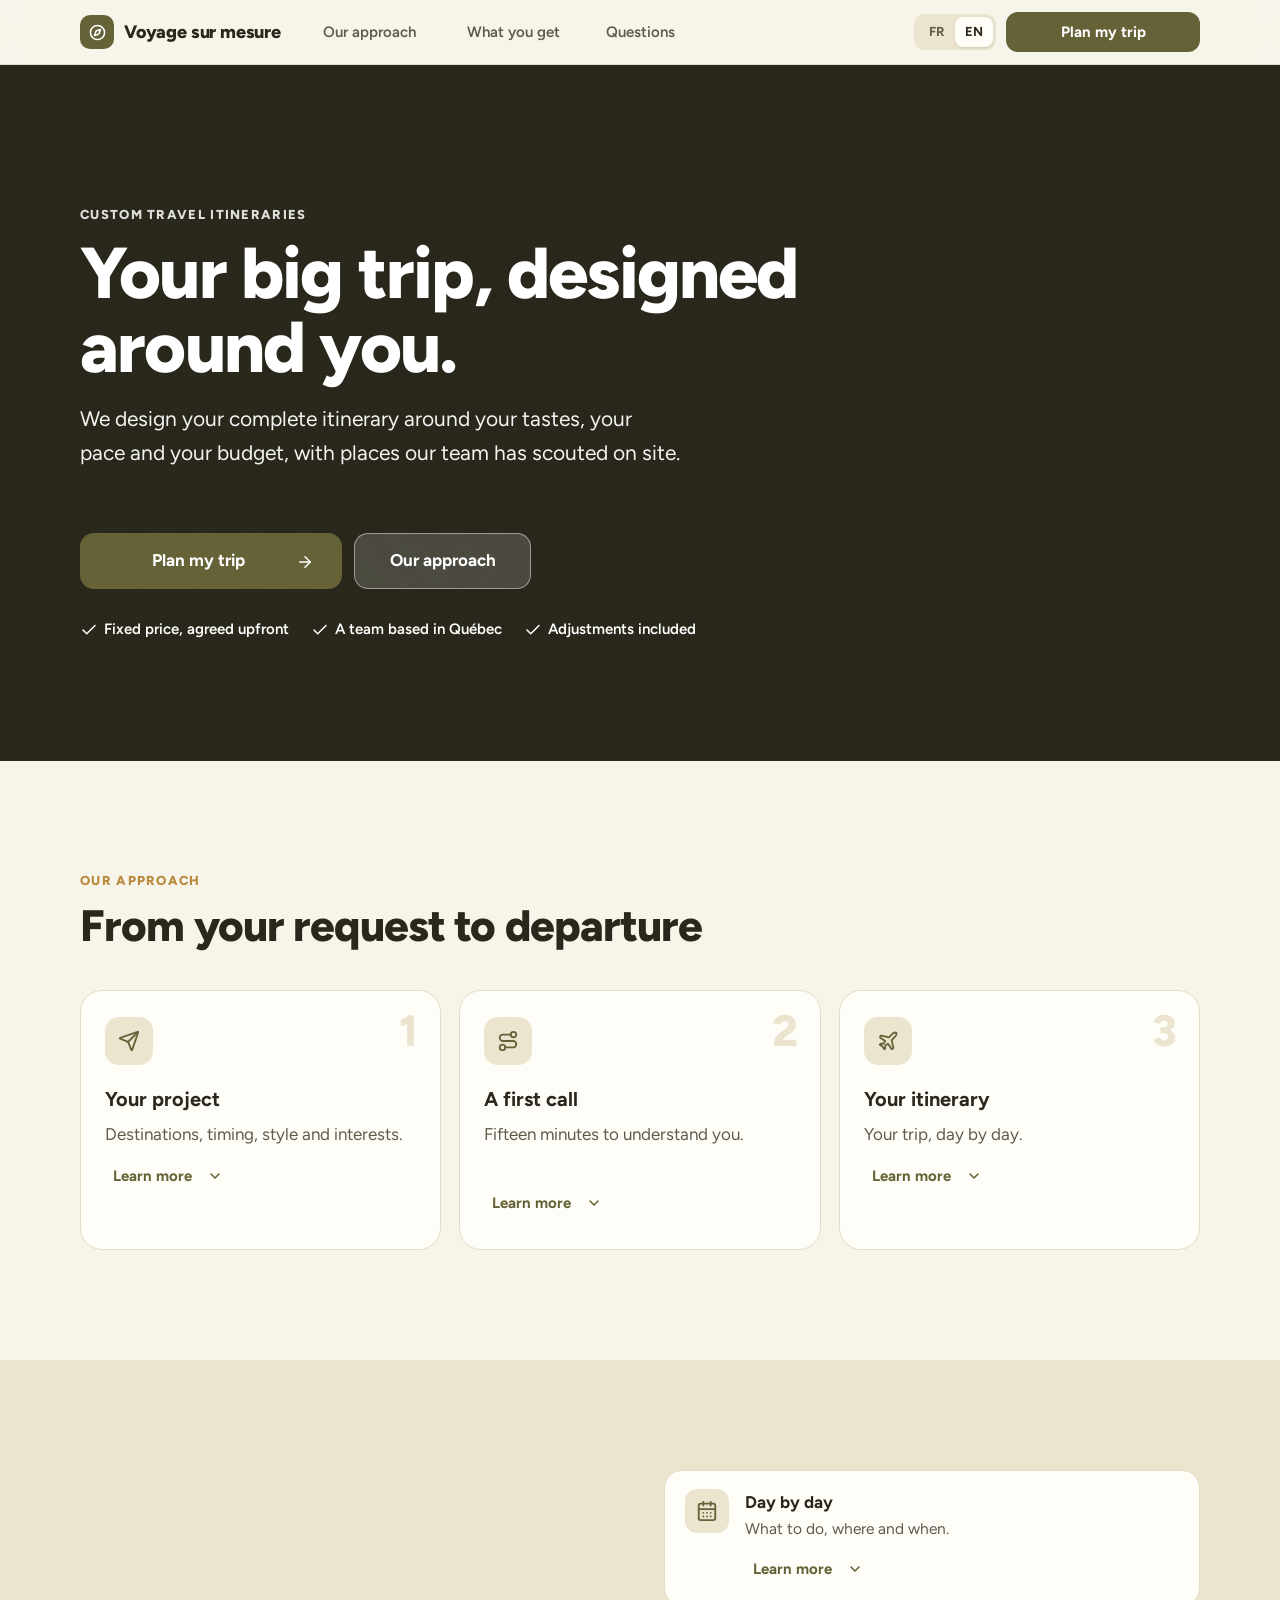
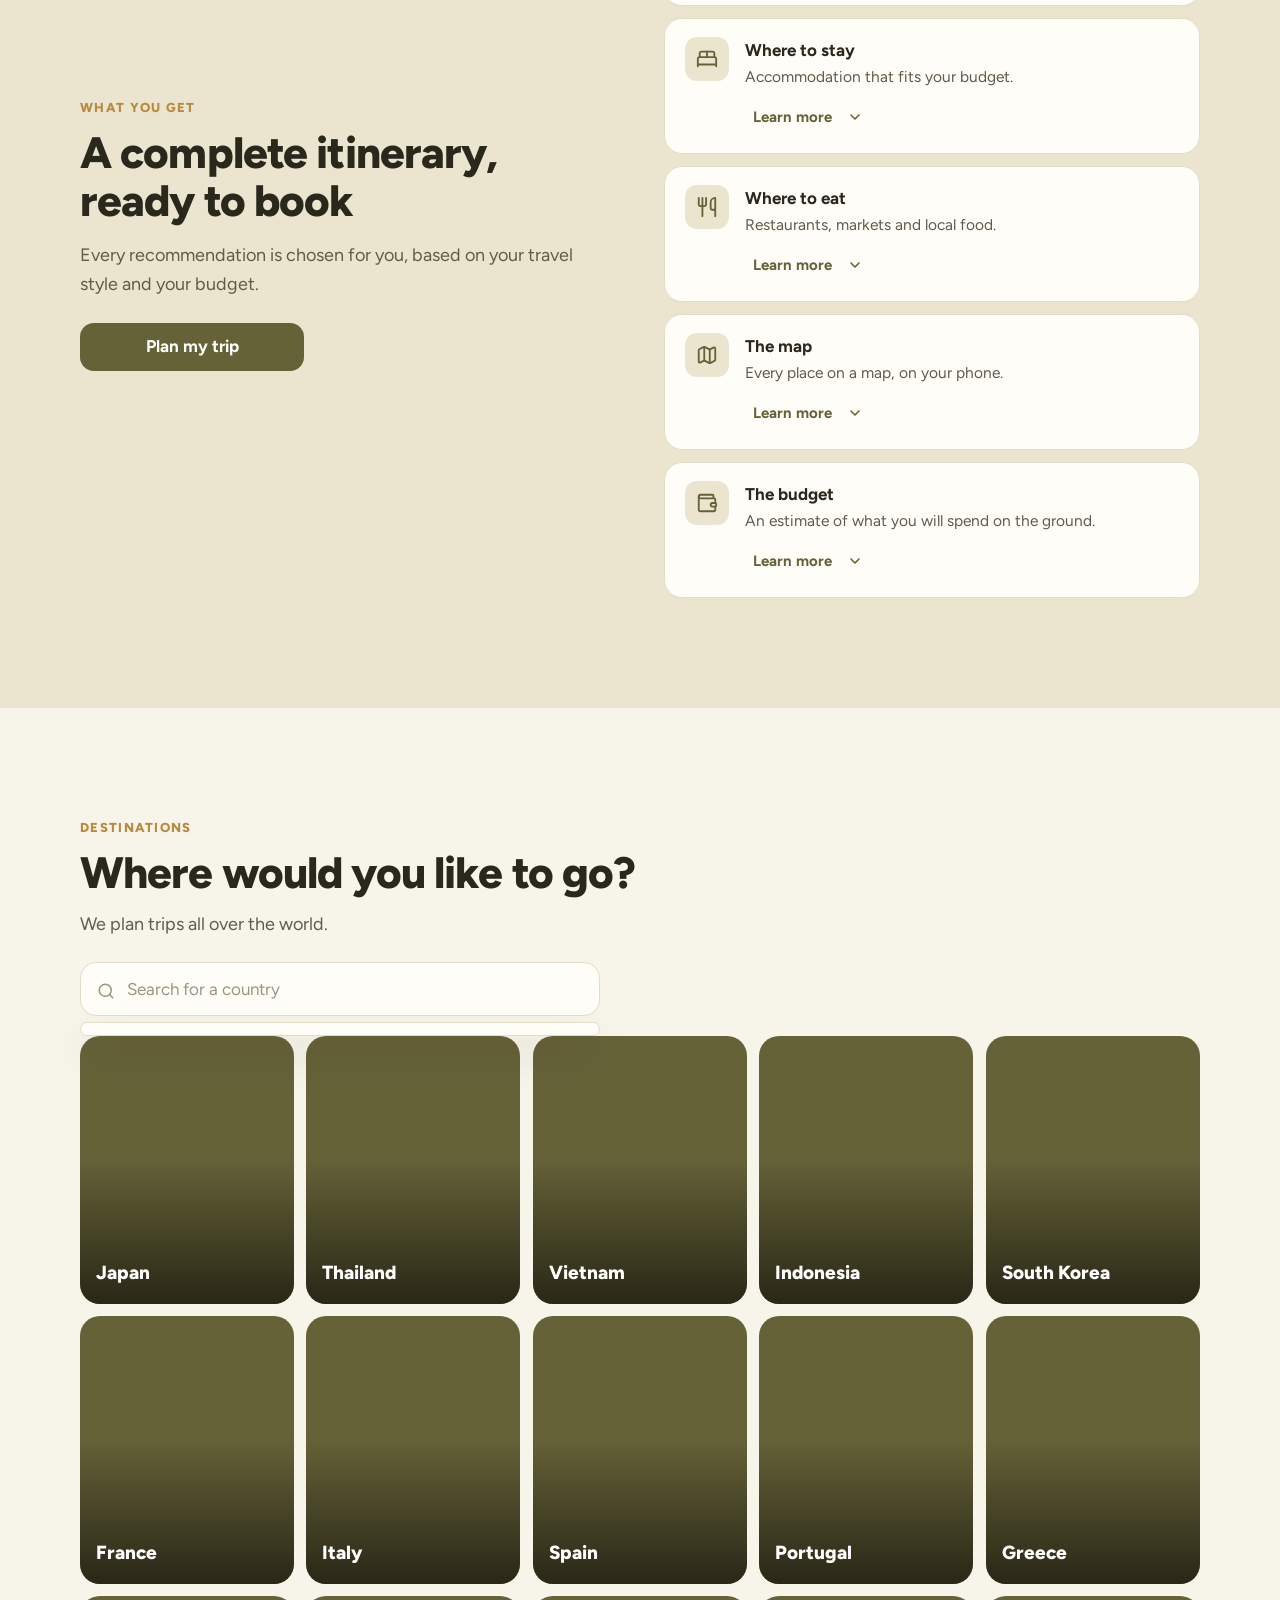
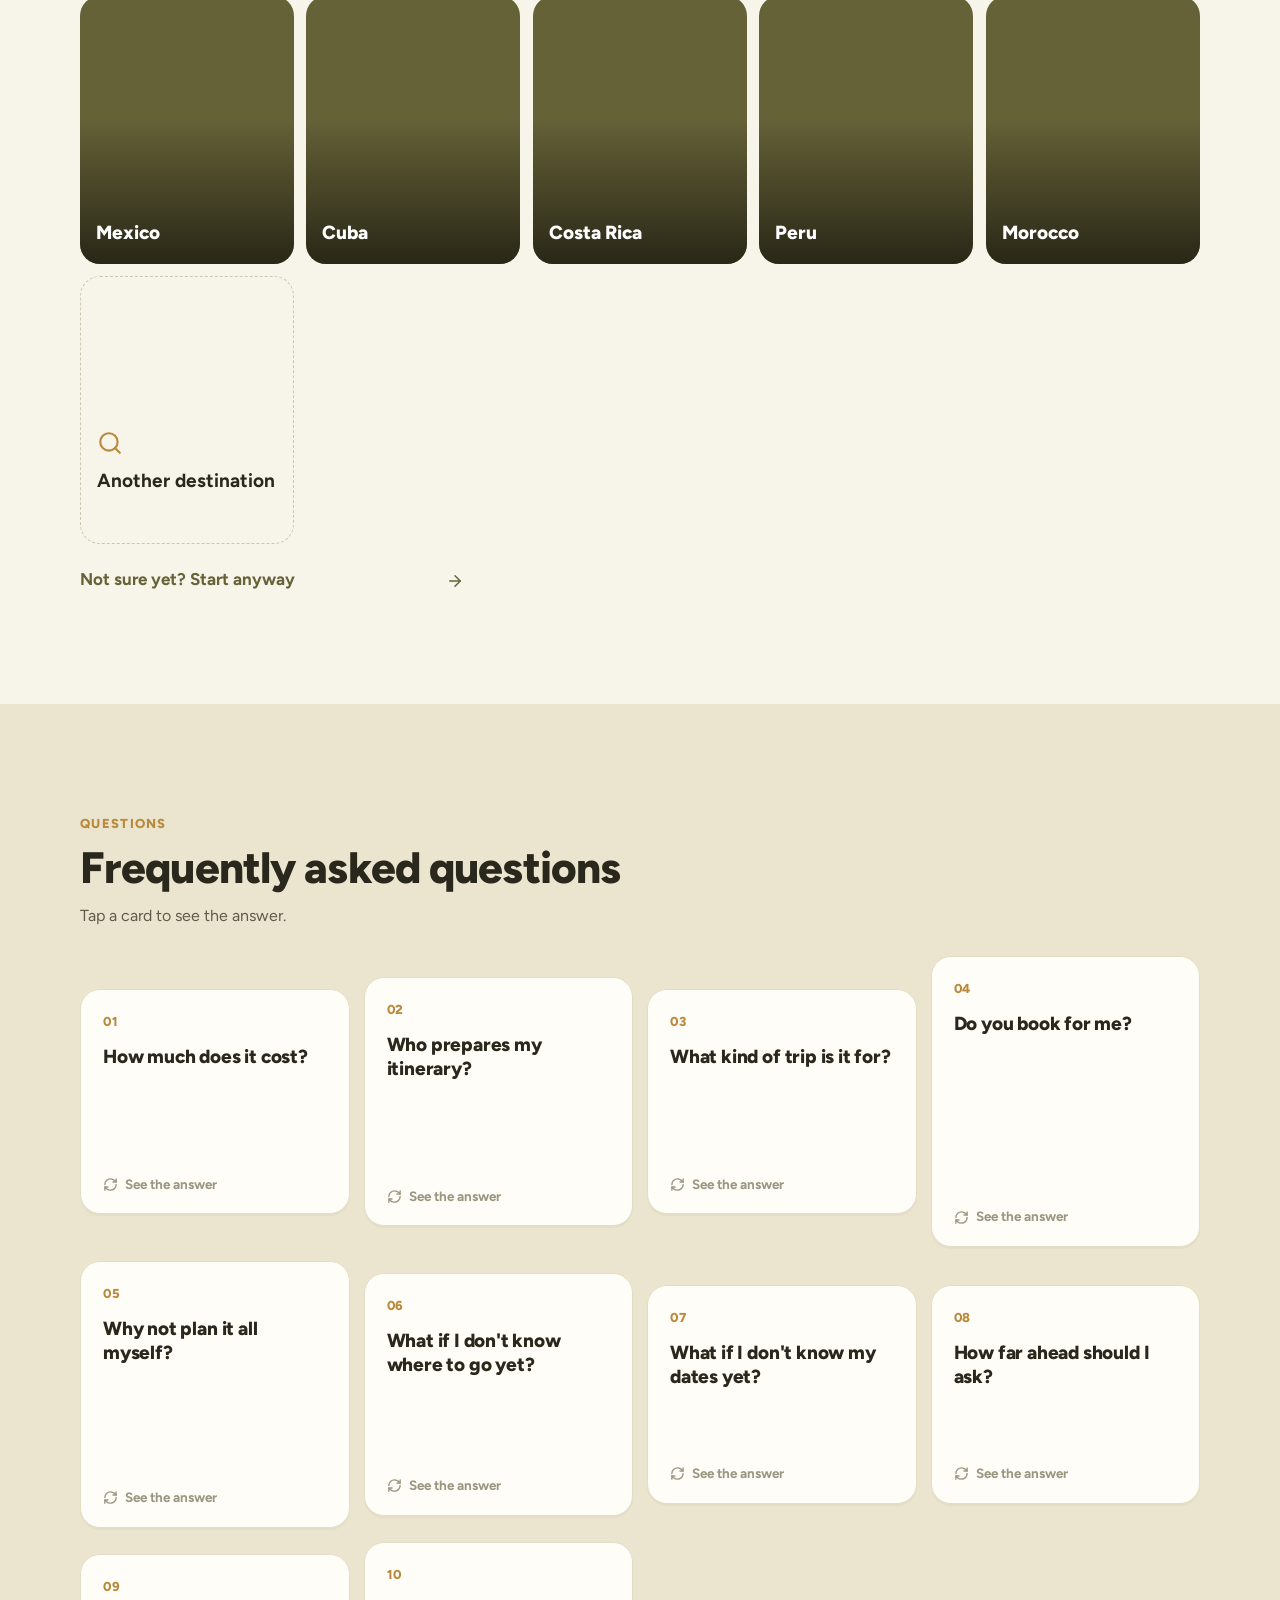
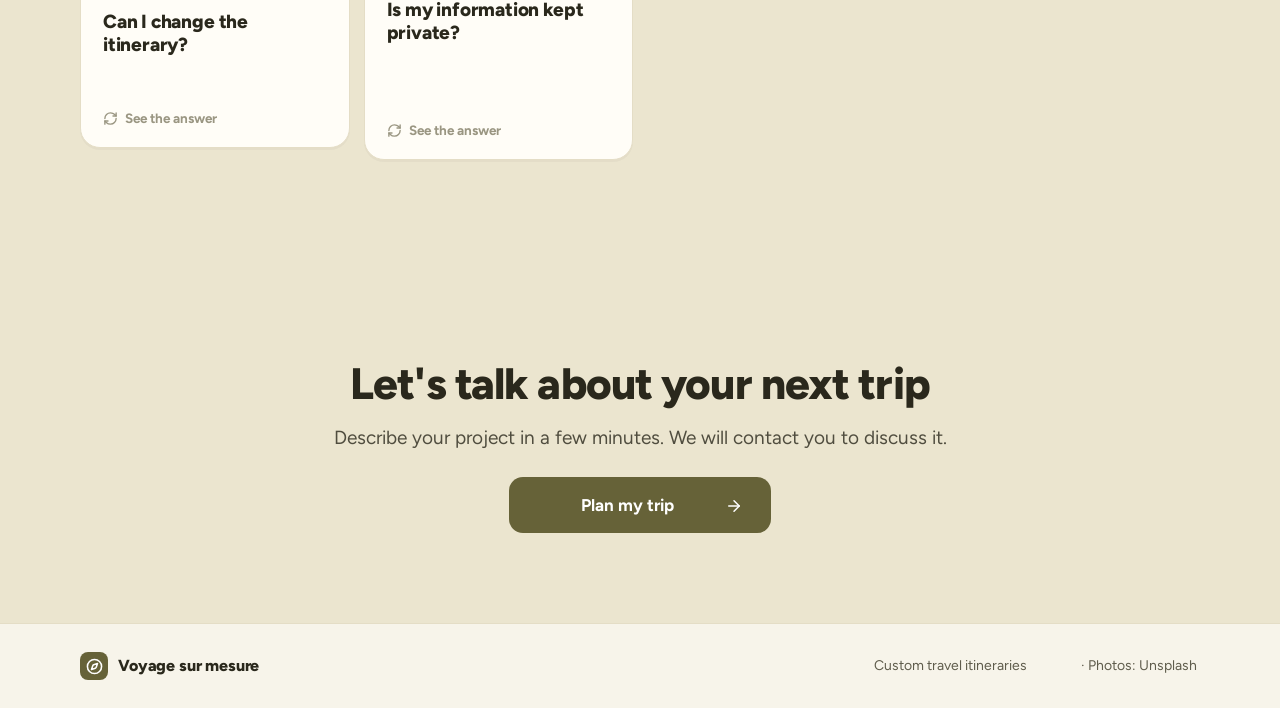
==== commit e13d9d90: "Site : palette « Olive et miel » Co-Authored-By: Claude Opus 5.5 <noreply@anthropic.com> Claude-Sess" ====
--- a/site/index.html
+++ b/site/index.html
@@ -3,7 +3,7 @@
 <head>
   <meta charset="utf-8">
   <meta name="viewport" content="width=device-width, initial-scale=1, viewport-fit=cover">
-  <meta name="theme-color" content="#faf8f5">
+  <meta name="theme-color" content="#f7f4ea">
   <title>Voyage sur mesure</title>
   <meta name="description" content="Itinéraires de voyage sur mesure, conçus selon vos goûts, votre rythme et votre budget, avec des adresses repérées sur place.">
   <meta property="og:type" content="website">
--- a/css/site.css
+++ b/css/site.css
@@ -348,3 +348,36 @@
 html.anime :is(.section h2, .section .surtitre, .section .texte, .etapes li, .liste-recois li, .destination, .carte-q, .cherche-pays, .appel-int > *):not(.vu) { opacity: 0; translate: 0 22px; }
 html.anime :is(.section h2, .section .surtitre, .section .texte, .etapes li, .liste-recois li, .destination, .carte-q, .cherche-pays, .appel-int > *) { transition: opacity .7s cubic-bezier(.2, .7, .2, 1) var(--delai, 0ms), translate .7s cubic-bezier(.2, .7, .2, 1) var(--delai, 0ms), transform .2s ease-out, box-shadow .25s, background-size .5s; }
 .destination:hover { transform: perspective(900px) rotateX(var(--rx, 0deg)) rotateY(var(--ry, 0deg)) translateY(-3px); }
+
+/* ---------- Palette « Olive et miel » (choisie par Raph, 2026-11-27) ---------- */
+:root {
+  --encre: #2a281c; --doux: #5f5c4c; --pale: #9a9682; --ligne: #e4ddc6;
+  --fond: #f7f4ea; --douce: #ebe5cf; --carte: #fffdf7;
+  --accent: #666238; --accent-fonce: #2a281c; --accent-fond: #ebe5cf; --miel: #b98a3e;
+}
+body { background: var(--fond); color: var(--encre); }
+.nav { background: rgba(247, 244, 234, .9); border-bottom-color: var(--ligne); }
+.marque-ico { background: var(--accent); }
+.langue { background: var(--douce); }
+.bouton:hover { background: var(--accent-fonce); }
+.section.douce { background: var(--douce); }
+.etapes .num { color: var(--douce); }
+.surtitre { color: var(--miel); }
+.couverture .surtitre { color: rgba(255, 255, 255, .85); }
+.couverture { background: var(--encre); }
+.fond-couverture::after { background: linear-gradient(100deg, rgba(42, 40, 28, .78), rgba(42, 40, 28, .25) 70%), linear-gradient(180deg, transparent 60%, rgba(42, 40, 28, .33)); }
+.appel { background: var(--douce); color: var(--encre); }
+.appel p { opacity: .8; }
+.bouton.blanc { background: var(--accent); color: #fff; }
+.bouton.blanc:hover { background: var(--accent-fonce); }
+.pied { border-top: 1px solid var(--ligne); }
+.destination { background: var(--photo) center / cover no-repeat, var(--accent); }
+.destination.autre { background: transparent; border-color: #cfc7ab; }
+.destination.autre:hover { background: var(--douce); }
+.destination.autre .ico, .carte-num { color: var(--miel); }
+.champ-cherche { border-color: var(--ligne); }
+.voile-transition.disque { background: var(--fond); }
+.plus-panneau p { border-left-color: var(--miel); }
+.verso { background: var(--accent); border-color: var(--accent); }
+.carte-q:hover .recto { border-color: var(--miel); }
+.carte-q:hover .recto .carte-indice { color: var(--miel); }
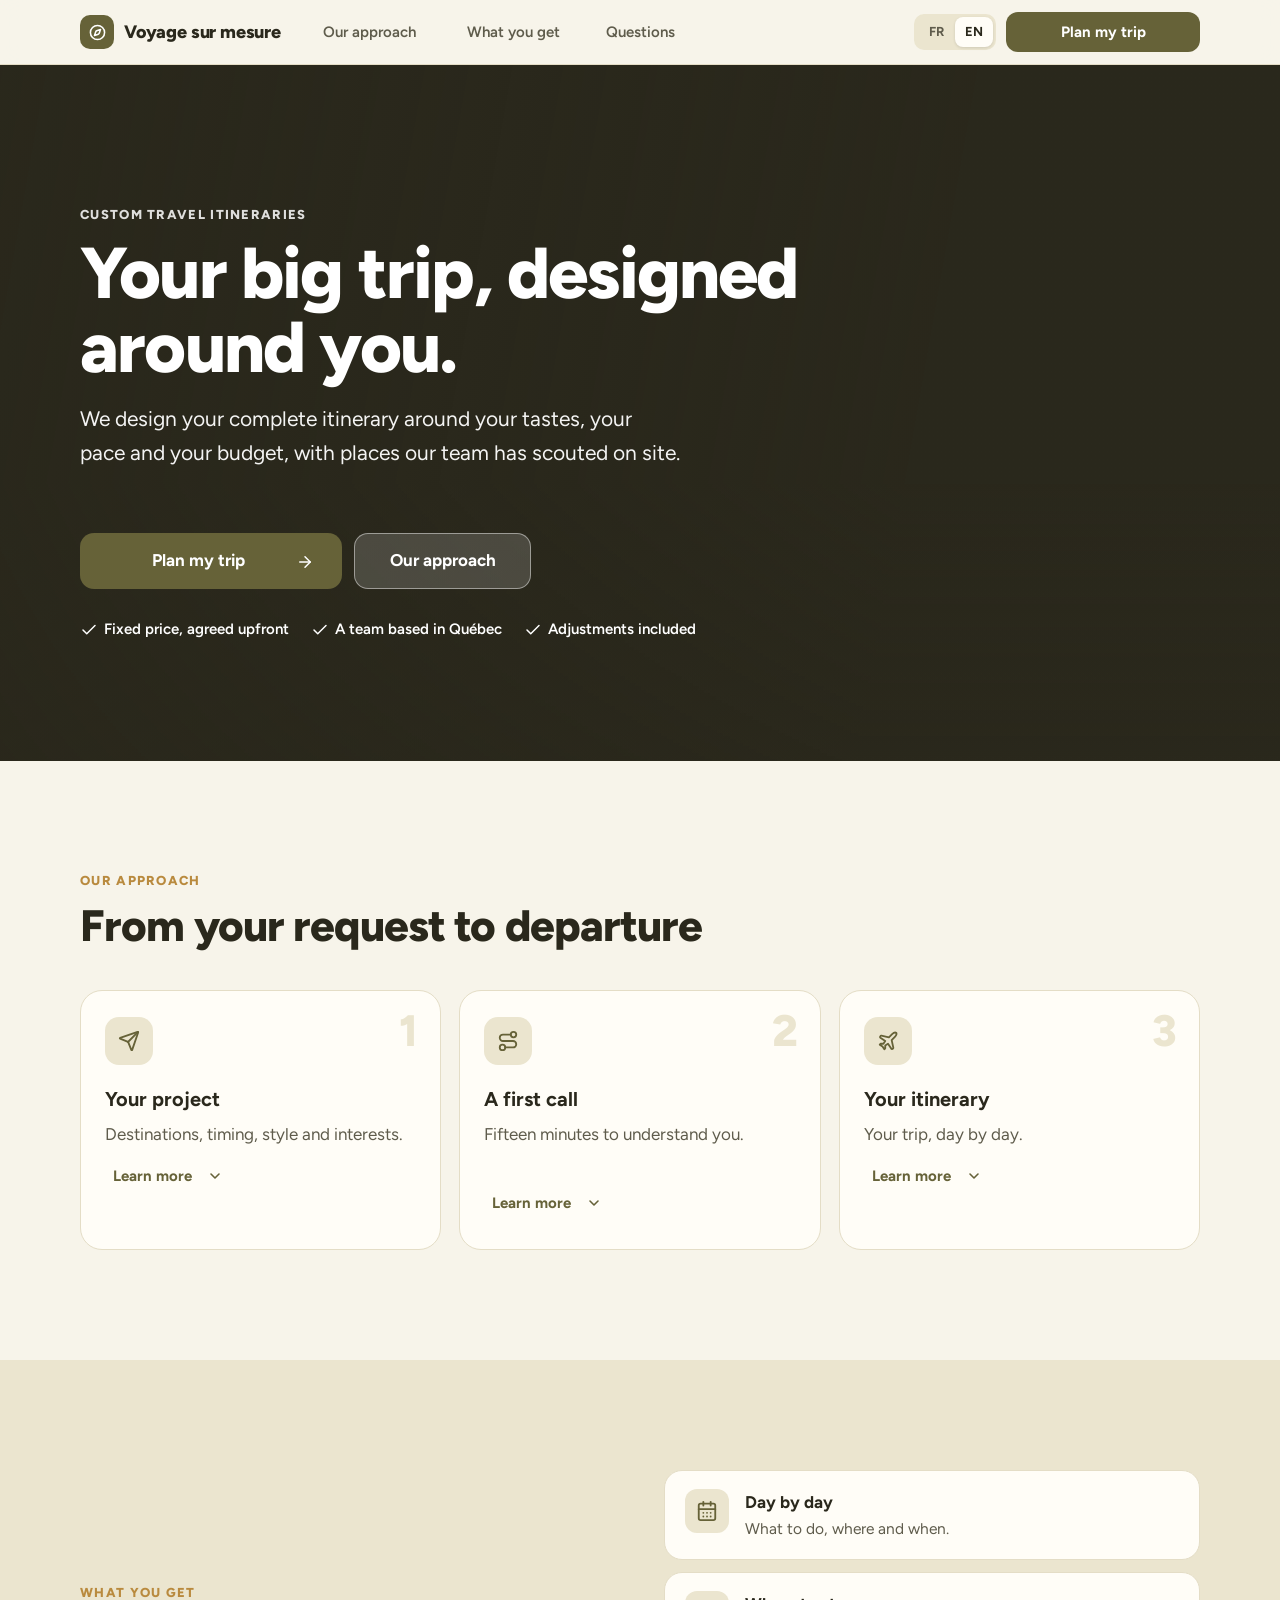
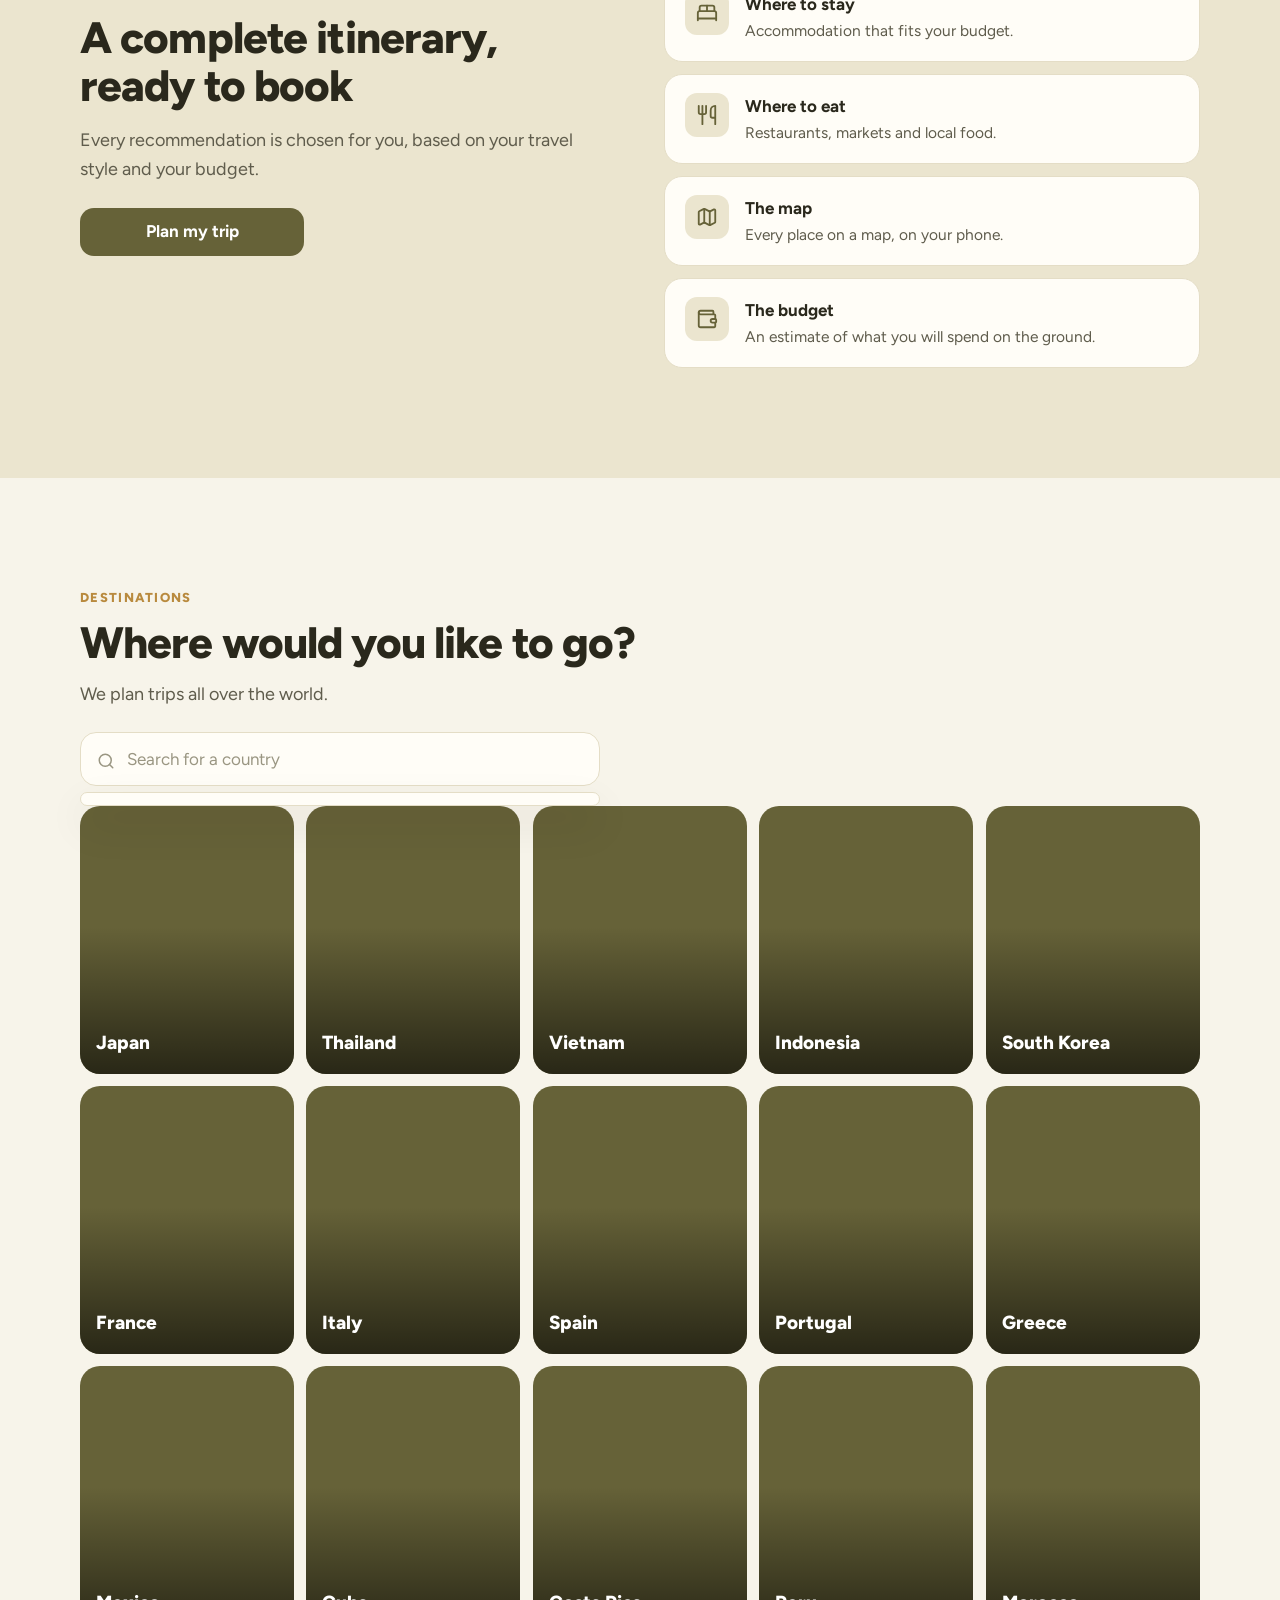
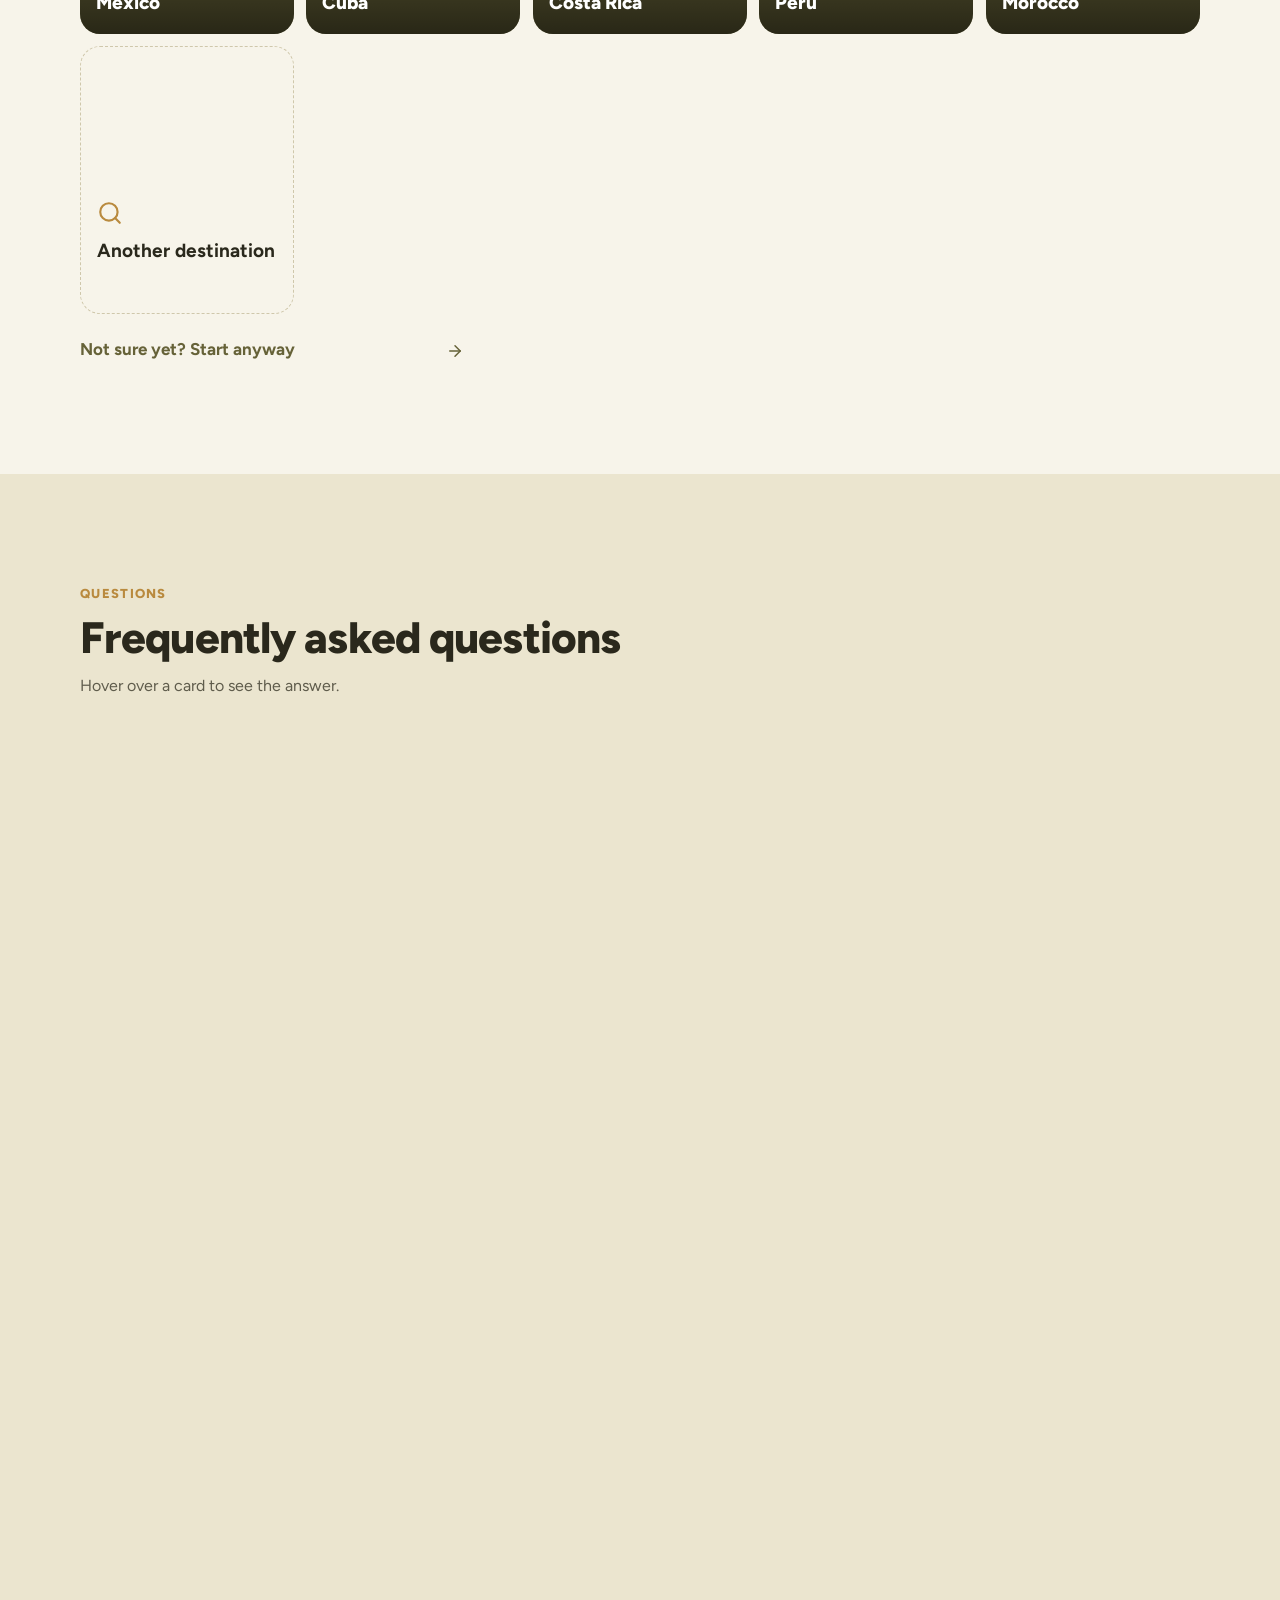
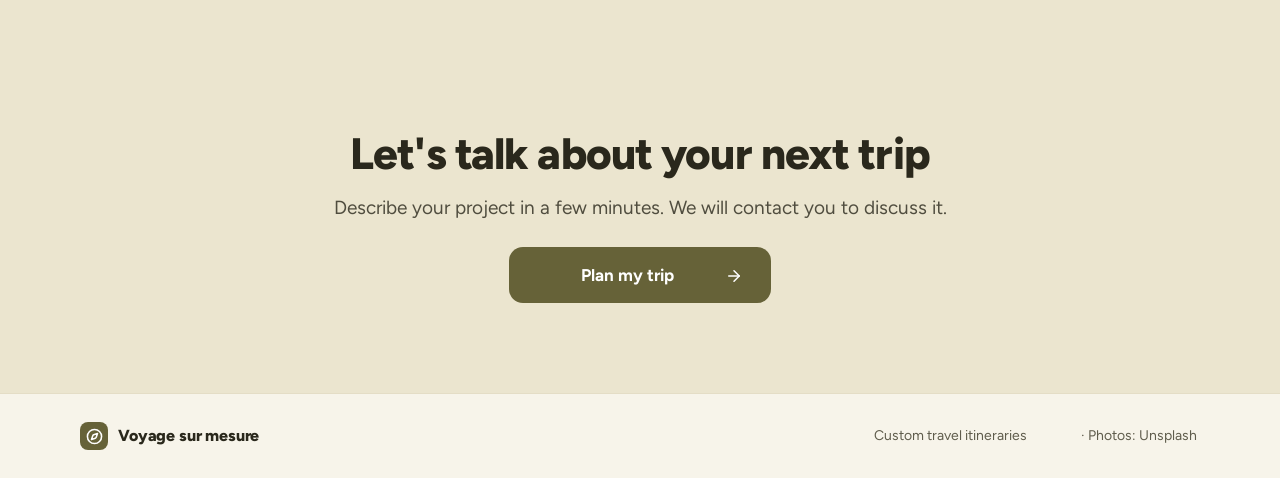
==== commit 34fdbcc2: "Site : une seule bulle s'agrandit, textes plus formels, cartes qui tournent au survol Co-Authored-By" ====
--- a/site/index.html
+++ b/site/index.html
@@ -74,11 +74,11 @@
           <div class="boutons-recois"><a class="bouton" data-demande data-t="cta"></a></div>
         </div>
         <ul class="liste-recois">
-          <li><span data-ico="calendar-days"></span><div><b data-t="r1t"></b><p data-t="r1p"></p><div class="plus" data-plus="r1m"></div></div></li>
-          <li><span data-ico="bed-double"></span><div><b data-t="r2t"></b><p data-t="r2p"></p><div class="plus" data-plus="r2m"></div></div></li>
-          <li><span data-ico="utensils"></span><div><b data-t="r3t"></b><p data-t="r3p"></p><div class="plus" data-plus="r3m"></div></div></li>
-          <li><span data-ico="map"></span><div><b data-t="r4t"></b><p data-t="r4p"></p><div class="plus" data-plus="r4m"></div></div></li>
-          <li><span data-ico="wallet"></span><div><b data-t="r5t"></b><p data-t="r5p"></p><div class="plus" data-plus="r5m"></div></div></li>
+          <li><span data-ico="calendar-days"></span><div><b data-t="r1t"></b><p data-t="r1p"></p></div></li>
+          <li><span data-ico="bed-double"></span><div><b data-t="r2t"></b><p data-t="r2p"></p></div></li>
+          <li><span data-ico="utensils"></span><div><b data-t="r3t"></b><p data-t="r3p"></p></div></li>
+          <li><span data-ico="map"></span><div><b data-t="r4t"></b><p data-t="r4p"></p></div></li>
+          <li><span data-ico="wallet"></span><div><b data-t="r5t"></b><p data-t="r5p"></p></div></li>
         </ul>
       </div>
     </section>
--- a/css/site.css
+++ b/css/site.css
@@ -381,3 +381,11 @@
 .verso { background: var(--accent); border-color: var(--accent); }
 .carte-q:hover .recto { border-color: var(--miel); }
 .carte-q:hover .recto .carte-indice { color: var(--miel); }
+
+/* Une seule bulle grandit quand on ouvre « En savoir plus » (les autres gardent leur taille). */
+.etapes { align-items: start; }
+/* Questions : sur ordinateur, la carte tourne quand la souris passe dessus, et revient quand elle s'en va. */
+@media (hover: hover) and (pointer: fine) {
+  .carte-q:hover .carte-int, .carte-q:focus-visible .carte-int { transform: rotateY(180deg); }
+  .carte-int { transition-duration: .6s; }
+}
